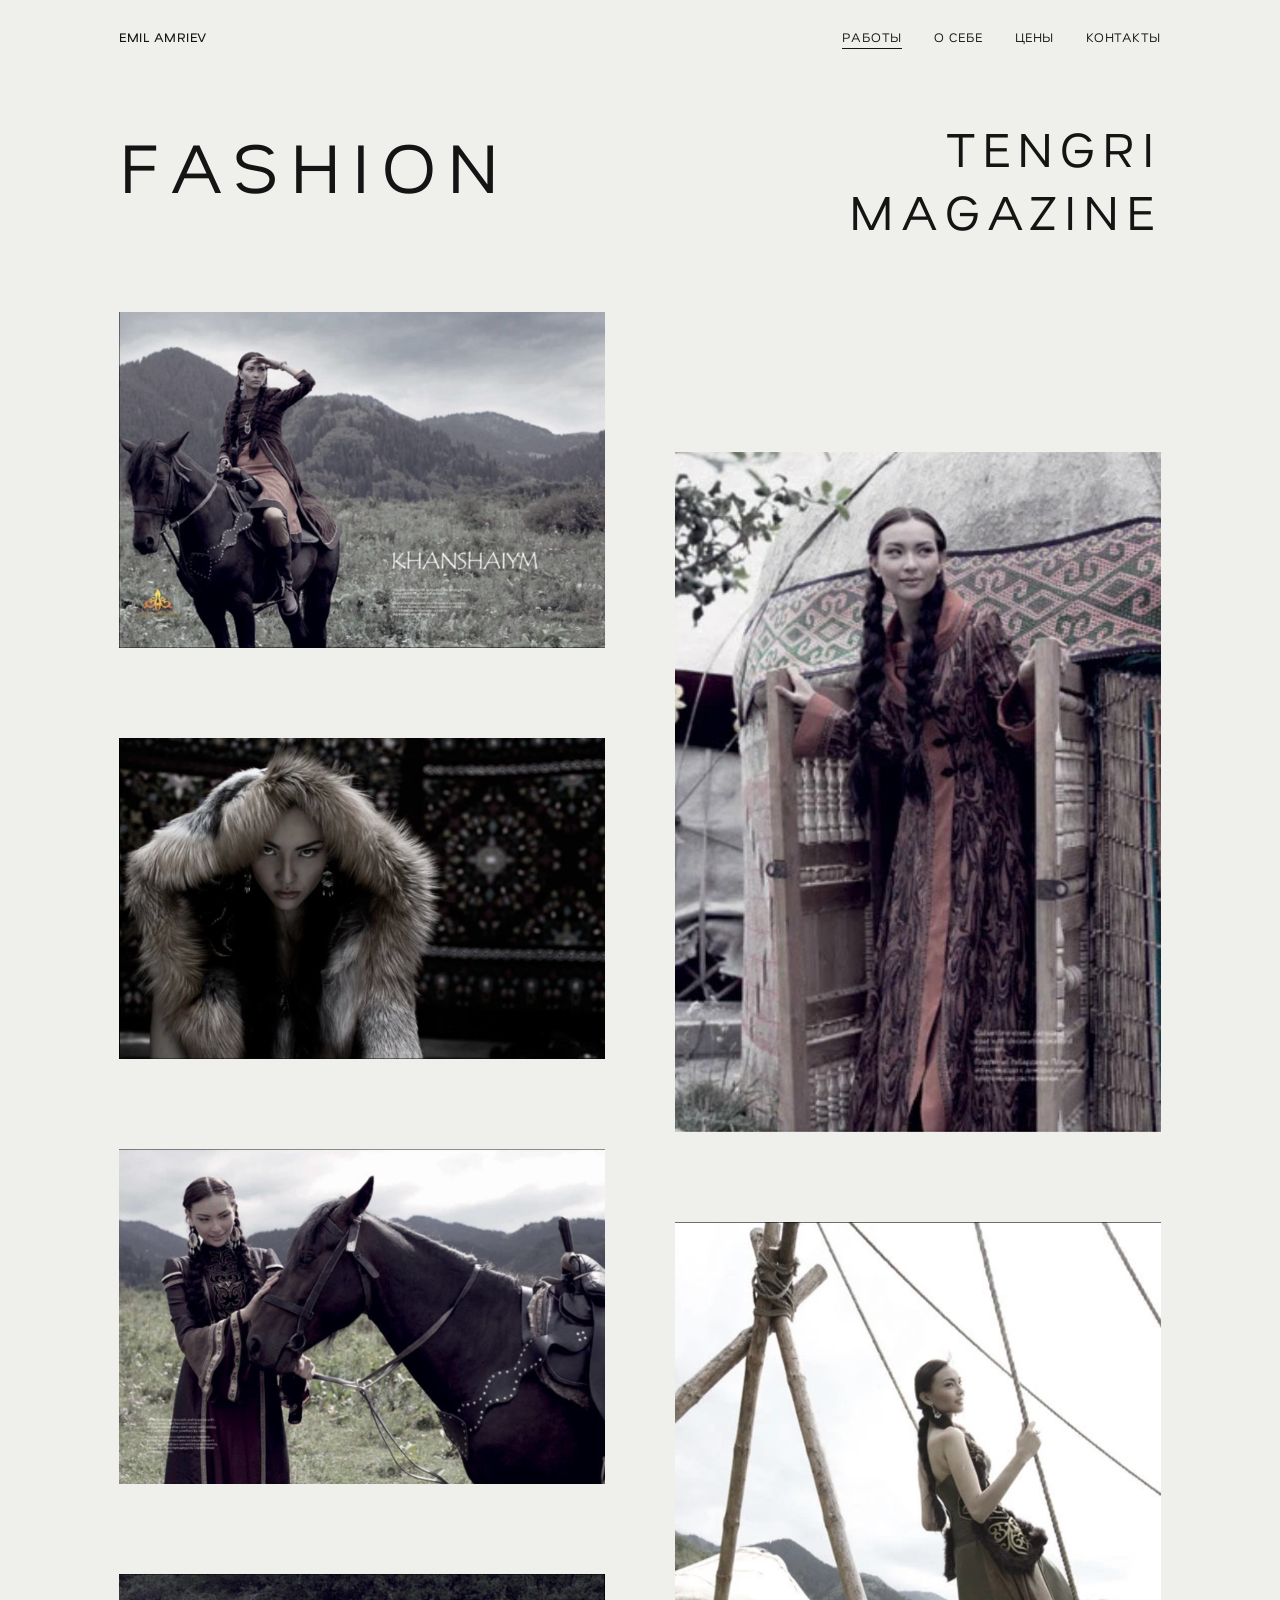
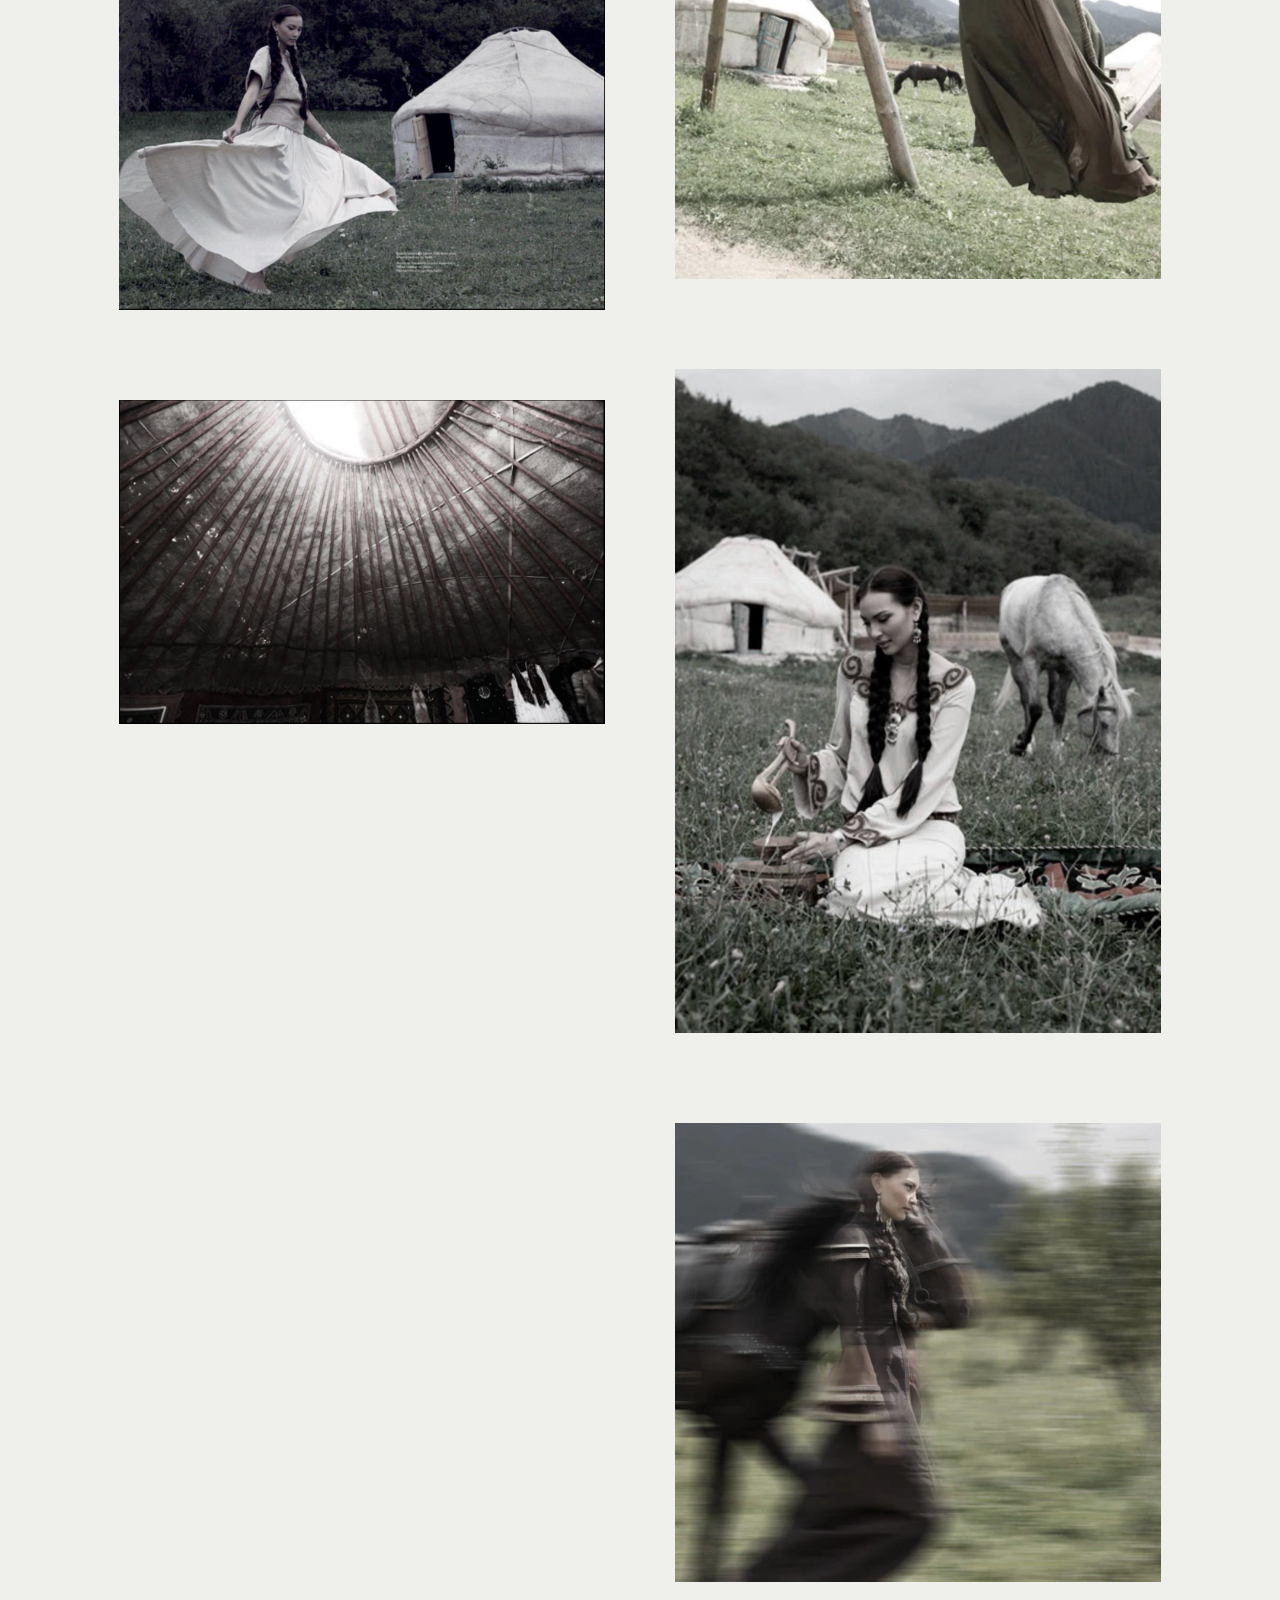
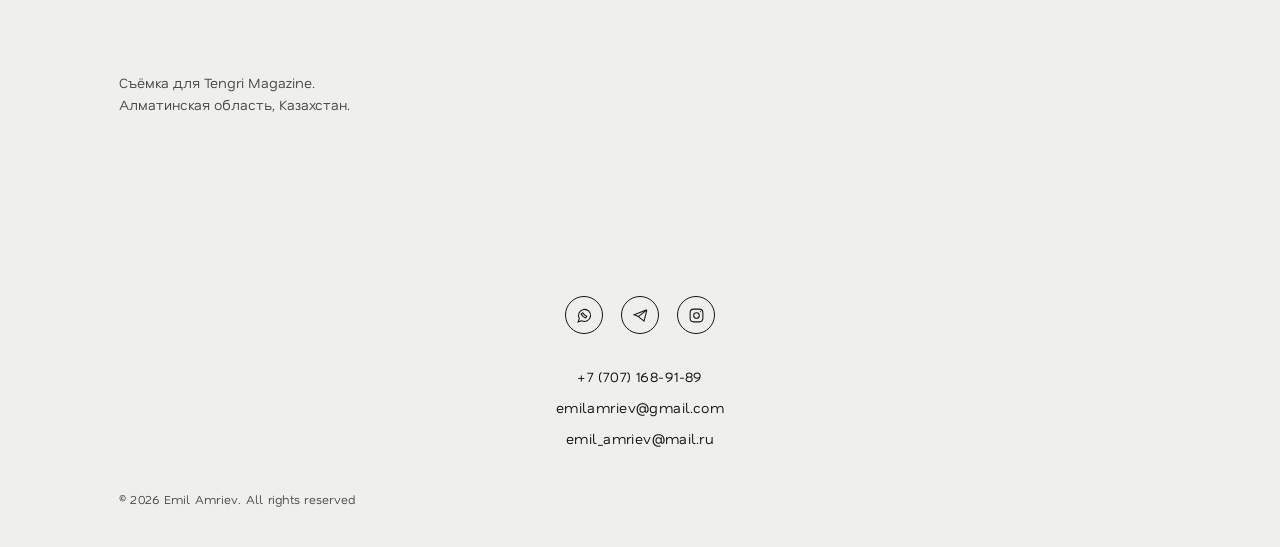
==== works.html @ 4cfa204b "first" ====
<!DOCTYPE html>
<html lang="ru">
<head>
<meta charset="UTF-8">
<meta name="viewport" content="width=device-width, initial-scale=1.0">
<title>Fashion — Tengri Magazine | Эмиль Амриев</title>
<meta name="description" content="Фэшн-съёмка для Tengri Magazine. Работы фотографа Эмиля Амриева.">
<link rel="stylesheet" href="styles.css">
</head>
<body>

<header class="site-header">
  <nav class="nav">
    <a href="index.html" class="nav__logo">EMIL AMRIEV</a>
    <ul class="nav__links">
      <li><a href="works.html">РАБОТЫ</a></li>
      <li><a href="about.html">О СЕБЕ</a></li>
      <li><a href="prices.html">ЦЕНЫ</a></li>
      <li><a href="contacts.html">КОНТАКТЫ</a></li>
    </ul>
    <button class="nav__toggle" aria-label="Открыть меню" aria-expanded="false">
      <span></span><span></span><span></span>
    </button>
  </nav>
</header>

<main>

  <section class="fashion-hero">
    <div class="fashion-hero__grid">
      <h1 class="fashion-hero__title">FASHION</h1>
      <p class="fashion-hero__project">TENGRI<br>MAGAZINE</p>
    </div>
  </section>

  <section class="masonry">
    <div class="masonry__col masonry__col--left">
      <figure class="masonry__item">
        <img src="images/fashion-1.jpg" alt="Девушка на лошади в горах. Khanshaiym" loading="lazy">
      </figure>
      <figure class="masonry__item">
        <img src="images/fashion-2.jpg" alt="Портрет девушки в меховой накидке" loading="lazy">
      </figure>
      <figure class="masonry__item">
        <img src="images/fashion-3.jpg" alt="Девушка с лошадью в национальном костюме" loading="lazy">
      </figure>
      <figure class="masonry__item">
        <img src="images/fashion-4.jpg" alt="Девушка в белом платье у юрты" loading="lazy">
      </figure>
      <figure class="masonry__item">
        <img src="images/fashion-5.jpg" alt="Купол юрты со светом изнутри" loading="lazy">
      </figure>
    </div>

    <div class="masonry__col masonry__col--right">
      <figure class="masonry__item">
        <img src="images/fashion-6.jpg" alt="Девушка у входа в юрту в этническом наряде" loading="lazy">
      </figure>
      <figure class="masonry__item">
        <img src="images/fashion-7.jpg" alt="Девушка на качелях на фоне гор" loading="lazy">
      </figure>
      <figure class="masonry__item">
        <img src="images/fashion-8.jpg" alt="Девушка сидит рядом с лошадью на поляне" loading="lazy">
      </figure>
      <figure class="masonry__item">
        <img src="images/fashion-9.jpg" alt="Девушка в движении на фоне зелени" loading="lazy">
      </figure>
    </div>
  </section>

  <p class="fashion-credit">Съёмка для Tengri Magazine.<br>Алматинская область, Казахстан.</p>

</main>

<footer class="site-footer">
  <div class="footer__social">
    <a href="#" aria-label="WhatsApp" target="_blank" rel="noopener">
      <svg viewBox="0 0 24 24" fill="none" stroke="currentColor" stroke-width="1.5"><path d="M3 21l1.65-4.95A8.5 8.5 0 1 1 8.05 19.4L3 21z"/><path d="M8.5 9.5c0-.5.5-1.5 1-1.5s1 1 1.5 2 1 1.5 2 2 1.5.5 2 1-.5 1.5-1 2-3-.5-4.5-2-2.5-3-2-3.5z"/></svg>
    </a>
    <a href="#" aria-label="Telegram" target="_blank" rel="noopener">
      <svg viewBox="0 0 24 24" fill="none" stroke="currentColor" stroke-width="1.5"><path d="M21 4L3 11l6 2.5M21 4L17 20l-8-6.5M21 4l-12 9.5"/></svg>
    </a>
    <a href="#" aria-label="Instagram" target="_blank" rel="noopener">
      <svg viewBox="0 0 24 24" fill="none" stroke="currentColor" stroke-width="1.5"><rect x="3" y="3" width="18" height="18" rx="5"/><circle cx="12" cy="12" r="4"/><circle cx="17.5" cy="6.5" r="0.8" fill="currentColor" stroke="none"/></svg>
    </a>
  </div>

  <div class="footer__contact">
    <p>+7 (707) 168-91-89</p>
    <p><a href="mailto:emilamriev@gmail.com">emilamriev@gmail.com</a></p>
    <p><a href="mailto:emil_amriev@mail.ru">emil_amriev@mail.ru</a></p>
  </div>

  <div class="wrap" style="padding:0;">
    <p class="footer__copy">© 2026 Emil Amriev. All rights reserved</p>
  </div>
</footer>

<script src="main.js"></script>
</body>
</html>
---- styles.css ----
/* ===========================================================
   EMIL AMRIEV — Photographer Portfolio
   Stylesheet
   =========================================================== */

@import url('https://fonts.googleapis.com/css2?family=Nata+Sans:ital,wght@0,100..900;1,100..900&display=swap');

/* -----------------------------------------------------------
   1. Design tokens
   ----------------------------------------------------------- */
:root {
  /* Colors */
  --color-bg:        #EFEFEC; /* main page background */
  --color-bg-band:   #E1E1DE; /* clients band background */
  --color-text:      #141414; /* near-black text */
  --color-text-soft: #4A4A48; /* secondary text */
  --color-border:    #141414; /* hairline borders on stat boxes */
  --color-white:     #FFFFFF;

  /* Type */
  --font-main: 'Nata Sans', 'Helvetica Neue', Arial, sans-serif;

  /* Layout */
  --container-max: 1440px;
  --gutter-desktop: 119px;
  --gutter-tablet: 48px;
  --gutter-mobile: 20px;

  /* Carousel */
  --carousel-gap: 46px;
  --carousel-speed: 42s;
}

/* -----------------------------------------------------------
   2. Reset
   ----------------------------------------------------------- */
*, *::before, *::after { box-sizing: border-box; }

html, body {
  margin: 0;
  padding: 0;
}

body {
  font-family: var(--font-main);
  background: var(--color-bg);
  color: var(--color-text);
  -webkit-font-smoothing: antialiased;
  -moz-osx-font-smoothing: grayscale;
  overflow-x: hidden;
}

img { max-width: 100%; display: block; }

a { color: inherit; text-decoration: none; }

ul, ol { margin: 0; padding: 0; list-style: none; }

button {
  font-family: inherit;
  cursor: pointer;
}

h1, h2, h3, p, figure, figcaption { margin: 0; }

/* Visible keyboard focus */
a:focus-visible,
button:focus-visible {
  outline: 2px solid var(--color-text);
  outline-offset: 3px;
}

@media (prefers-reduced-motion: reduce) {
  * { animation-duration: 0.001ms !important; animation-iteration-count: 1 !important; transition-duration: 0.001ms !important; }
}

/* -----------------------------------------------------------
   3. Layout helpers
   ----------------------------------------------------------- */
.wrap {
  max-width: var(--container-max);
  margin: 0 auto;
  padding: 0 var(--gutter-desktop);
}

@media (max-width: 1100px) {
  .wrap { padding: 0 var(--gutter-tablet); }
}

@media (max-width: 600px) {
  .wrap { padding: 0 var(--gutter-mobile); }
}

.section { position: relative; }

/* -----------------------------------------------------------
   4. Header / Navigation
   ----------------------------------------------------------- */
.site-header {
  position: relative;
  z-index: 50;
}

.nav {
  display: flex;
  align-items: center;
  justify-content: space-between;
  padding: 28px var(--gutter-desktop) 0;
  max-width: var(--container-max);
  margin-left: auto;
  margin-right: auto;
}

@media (max-width: 1100px) {
  .nav { padding: 24px var(--gutter-tablet) 0; }
}

@media (max-width: 600px) {
  .nav { padding: 20px var(--gutter-mobile) 0; }
}

.nav__logo {
  font-size: 13px;
  letter-spacing: 0.04em;
  font-weight: 500;
  white-space: nowrap;
}

.nav__links {
  display: flex;
  gap: 32px;
  font-size: 13px;
  letter-spacing: 0.04em;
}

.nav__links a {
  position: relative;
  padding-bottom: 4px;
}

.nav__links a::after {
  content: '';
  position: absolute;
  left: 0; right: 100%;
  bottom: 0;
  height: 1px;
  background: currentColor;
  transition: right 0.25s ease;
}

.nav__links a:hover::after,
.nav__links a.is-active::after {
  right: 0;
}

.nav__toggle {
  display: none;
  background: none;
  border: none;
  padding: 4px;
  flex-direction: column;
  gap: 5px;
}

.nav__toggle span {
  display: block;
  width: 24px;
  height: 1.5px;
  background: var(--color-text);
  transition: transform 0.25s ease, opacity 0.25s ease;
}

.nav__toggle.is-open span:nth-child(1) { transform: translateY(6.5px) rotate(45deg); }
.nav__toggle.is-open span:nth-child(2) { opacity: 0; }
.nav__toggle.is-open span:nth-child(3) { transform: translateY(-6.5px) rotate(-45deg); }

@media (max-width: 1100px) {
  .nav__links {
    position: fixed;
    inset: 0;
    z-index: 100;
    background: var(--color-bg);
    flex-direction: column;
    align-items: center;
    justify-content: center;
    gap: 40px;
    font-size: 20px;
    transform: translateY(-100%);
    transition: transform 0.35s ease;
  }
  .nav__links.is-open { transform: translateY(0); }
  .nav__toggle { display: flex; z-index: 110; }
}

/* -----------------------------------------------------------
   5. Hero
   ----------------------------------------------------------- */
.hero {
  padding-top: 72px;
}

@media (max-width: 600px) {
  .hero { padding-top: 48px; }
}

.hero__top {
  display: flex;
  align-items: baseline;
  justify-content: space-between;
  gap: 24px;
  padding: 0 var(--gutter-desktop);
  margin-bottom: 60px;
  max-width: var(--container-max);
  margin-left: auto;
  margin-right: auto;
}

@media (max-width: 1100px) {
  .hero__top { padding: 0 var(--gutter-tablet); margin-bottom: 40px; }
}

@media (max-width: 900px) {
  .hero__top {
    flex-direction: column;
    align-items: flex-start;
    gap: 10px;
  }
}

@media (max-width: 600px) {
  .hero__top {
    padding: 0 var(--gutter-mobile);
    flex-direction: column;
    align-items: flex-start;
    gap: 8px;
    margin-bottom: 32px;
  }
}

.hero__title {
  font-size: clamp(40px, 6vw, 72px);
  font-weight: 400;
  letter-spacing: 0.16em;
  line-height: 1.05;
  white-space: nowrap;
}

@media (max-width: 600px) {
  .hero__title {
    font-size: 48px;
    letter-spacing: 0.1em;
    white-space: normal;
  }
}

.hero__subtitle {
  font-size: 13px;
  letter-spacing: 0.02em;
  color: var(--color-text);
  white-space: nowrap;
  flex-shrink: 0;
}

/* -----------------------------------------------------------
   6. Carousel (Home page hero images)
   ----------------------------------------------------------- */
.carousel {
  position: relative;
  width: 100%;
  overflow: hidden;
  padding: 8px 0 0;
  height: 562px; /* reserves space for the tallest (hovered) state + caption, so growth never shifts content below */
  margin-bottom: 60px;
}

.carousel__track {
  display: flex;
  align-items: flex-start;
  gap: var(--carousel-gap);
  width: max-content;
  will-change: transform;
  animation: carousel-scroll var(--carousel-speed) linear infinite;
}

.carousel__track.is-paused {
  animation-play-state: paused;
}

@keyframes carousel-scroll {
  from { transform: translateX(0); }
  to   { transform: translateX(calc(-1 * var(--carousel-set-width, 0px) - var(--carousel-gap))); }
}

.carousel__item {
  position: relative;
  flex: 0 0 auto;
  width: 263px;
  height: 357px;
  cursor: pointer;
  transform-origin: top center;
  transition: width 0.4s cubic-bezier(0.22, 1, 0.36, 1),
              height 0.4s cubic-bezier(0.22, 1, 0.36, 1);
}

.carousel__item__media {
  width: 100%;
  height: 100%;
  overflow: hidden;
}

.carousel__item img {
  width: 100%;
  height: 100%;
  object-fit: cover;
  display: block;
}

.carousel__caption {
  position: absolute;
  left: 0;
  top: 100%;
  width: 100%;
  padding-top: 14px;
  font-size: 13px;
  line-height: 1.5;
  color: var(--color-text);
  opacity: 0;
  transition: opacity 0.3s ease 0.1s;
  pointer-events: none;
  white-space: nowrap;
}

.carousel__item.is-hovered {
  width: 386px;
  height: 488px;
  z-index: 5;
}

.carousel__item.is-hovered .carousel__caption {
  opacity: 1;
}

/* Touch devices: tapping a photo plays the same role hover plays on
   desktop — it grows the photo and reveals its caption. */
@media (hover: none) {
  .carousel__item.is-tapped {
    width: 386px;
    height: 488px;
    z-index: 5;
  }
  .carousel__item.is-tapped .carousel__caption {
    opacity: 1;
  }
  .carousel__caption { white-space: normal; }
}

@media (max-width: 600px) {
  .carousel {
    padding: 4px 0 0;
    height: 460px;
    margin-bottom: 40px;
  }
  .carousel__track { gap: 16px; }
  .carousel__item {
    width: 200px;
    height: 271px;
  }
  .carousel__item.is-tapped {
    width: 280px;
    height: 379px;
  }
  .carousel__caption {
    font-size: 12px;
    white-space: normal;
  }
}

/* -----------------------------------------------------------
   7. Intro statement
   ----------------------------------------------------------- */
.statement {
  padding: 40px var(--gutter-desktop) 90px;
  text-align: center;
  max-width: var(--container-max);
  margin-left: auto;
  margin-right: auto;
}

@media (max-width: 1100px) {
  .statement { padding: 32px var(--gutter-tablet) 70px; }
}

@media (max-width: 600px) {
  .statement { padding: 8px var(--gutter-mobile) 56px; text-align: left; }
}

.statement p {
  font-size: 16px;
  letter-spacing: 0.05em;
  max-width: 620px;
  margin: 0 auto;
}

@media (max-width: 600px) {
  .statement p {
    margin: 0;
    font-size: 19px;
    letter-spacing: 0.01em;
    line-height: 1.4;
    max-width: 100%;
  }
}

/* -----------------------------------------------------------
   8. Services grid
   ----------------------------------------------------------- */
.services {
  padding: 0 var(--gutter-desktop) 70px;
  max-width: var(--container-max);
  margin-left: auto;
  margin-right: auto;
}

@media (max-width: 1100px) {
  .services { padding: 0 var(--gutter-tablet) 60px; }
}

@media (max-width: 600px) {
  .services { padding: 0 var(--gutter-mobile) 48px; }
}

.section-label {
  font-size: 14px;
  letter-spacing: 0.05em;
  margin-bottom: 32px;
}

@media (max-width: 600px) {
  .section-label { font-size: 16px; margin-bottom: 24px; }
}

.services__grid {
  display: grid;
  grid-template-columns: repeat(4, 1fr);
  gap: 50px 50px;
}

@media (max-width: 1100px) {
  .services__grid { grid-template-columns: repeat(3, 1fr); gap: 36px 28px; }
}

@media (max-width: 600px) {
  .services__grid { grid-template-columns: repeat(2, 1fr); gap: 28px 16px; }
}

.service-card {
  display: block;
  aspect-ratio: 1 / 1;
}

.service-card__media {
  width: 100%;
  aspect-ratio: 1 / 1;
  overflow: hidden;
  margin-bottom: 14px;
}

.service-card__media img {
  width: 100%;
  height: 100%;
  object-fit: cover;
  transition: transform 0.6s cubic-bezier(0.22, 1, 0.36, 1);
}

.service-card:hover .service-card__media img {
  transform: scale(1.06);
}

.service-card__label {
  font-size: 13px;
  letter-spacing: 0.04em;
  text-align: center;
}

@media (max-width: 600px) {
  .service-card__label { font-size: 12px; }
}

.services__cta {
  display: flex;
  justify-content: center;
  margin-top: 56px;
}

@media (max-width: 600px) {
  .services__cta { margin-top: 40px; }
}

.btn-pill {
  display: inline-flex;
  align-items: center;
  justify-content: center;
  background: var(--color-text);
  color: var(--color-bg);
  border: none;
  border-radius: 999px;
  padding: 18px 38px;
  font-size: 13px;
  letter-spacing: 0.06em;
  transition: background 0.25s ease, transform 0.25s ease;
}

.btn-pill:hover {
  background: #2c2c2a;
  transform: translateY(-1px);
}

/* -----------------------------------------------------------
   9. About section
   ----------------------------------------------------------- */
.about {
  padding: 0 var(--gutter-desktop) 90px;
  max-width: var(--container-max);
  margin-left: auto;
  margin-right: auto;
}

@media (max-width: 1100px) {
  .about { padding: 0 var(--gutter-tablet) 70px; }
}

@media (max-width: 600px) {
  .about { padding: 0 var(--gutter-mobile) 56px; }
}

.about__layout {
  display: grid;
  grid-template-columns: 358px 1fr;
  gap: 50px;
  margin-bottom: 32px;
}

@media (max-width: 1100px) {
  .about__layout { grid-template-columns: 300px 1fr; gap: 32px; }
}

@media (max-width: 600px) {
  .about__layout { grid-template-columns: 1fr; gap: 0; }
}

.about__photo {
  width: 100%;
  aspect-ratio: 1 / 1;
  overflow: hidden;
}

.about__photo img {
  width: 100%;
  height: 100%;
  object-fit: cover;
}

@media (max-width: 600px) {
  .about__photo { margin-bottom: 28px; }
}

.about__stats {
  display: grid;
  grid-template-columns: 1fr 1fr;
  gap: 16px;
}

@media (max-width: 600px) {
  .about__stats { grid-template-columns: 1fr; }
}

.stat-box {
  border: 1px solid var(--color-border);
  display: flex;
  align-items: center;
  justify-content: center;
  text-align: center;
  padding: 28px 20px;
  font-size: 14px;
  letter-spacing: 0.03em;
  line-height: 1.5;
}

@media (max-width: 600px) {
  .stat-box { font-size: 14px; padding: 24px 16px; }
}

.about__copy {
  font-size: 17px;
  letter-spacing: 0.02em;
  line-height: 1.5;
  max-width: 640px;
}

@media (max-width: 600px) {
  .about__copy { font-size: 19px; line-height: 1.4; }
}

/* -----------------------------------------------------------
   10. Clients band
   ----------------------------------------------------------- */
.clients-heading {
  max-width: var(--container-max);
  margin: 0 auto;
  padding: 0 var(--gutter-desktop) 32px;
}

@media (max-width: 1100px) {
  .clients-heading { padding: 0 var(--gutter-tablet) 24px; }
}

@media (max-width: 600px) {
  .clients-heading { padding: 0 var(--gutter-mobile) 24px; }
}

.clients {
  background: var(--color-bg-band);
  padding: 50px var(--gutter-desktop);
}

@media (max-width: 1100px) {
  .clients { padding: 40px var(--gutter-tablet); }
}

@media (max-width: 600px) {
  .clients { padding: 32px var(--gutter-mobile); }
}

.clients__grid {
  display: grid;
  grid-template-columns: repeat(5, 1fr);
  gap: 40px 24px;
  align-items: center;
}

@media (max-width: 1100px) {
  .clients__grid { grid-template-columns: repeat(4, 1fr); }
}

@media (max-width: 600px) {
  .clients__grid { grid-template-columns: repeat(3, 1fr); gap: 28px 12px; }
}

.client-logo {
  display: flex;
  align-items: center;
  justify-content: center;
  height: 48px;
  font-size: 14px;
  letter-spacing: 0.04em;
  color: var(--color-text-soft);
  border: 1px dashed transparent;
  text-align: center;
}

/* -----------------------------------------------------------
   11. Footer
   ----------------------------------------------------------- */
.site-footer {
  padding: 90px var(--gutter-desktop) 40px;
  text-align: center;
  max-width: var(--container-max);
  margin-left: auto;
  margin-right: auto;
}

@media (max-width: 1100px) {
  .site-footer { padding: 70px var(--gutter-tablet) 32px; }
}

@media (max-width: 600px) {
  .site-footer { padding: 56px var(--gutter-mobile) 28px; }
}

.footer__social {
  display: flex;
  justify-content: center;
  gap: 18px;
  margin-bottom: 28px;
}

.footer__social a {
  width: 38px;
  height: 38px;
  border: 1px solid var(--color-text);
  border-radius: 50%;
  display: flex;
  align-items: center;
  justify-content: center;
  transition: background 0.2s ease, color 0.2s ease;
}

.footer__social a:hover {
  background: var(--color-text);
  color: var(--color-bg);
}

.footer__social svg { width: 17px; height: 17px; }

.footer__contact {
  font-size: 14px;
  letter-spacing: 0.03em;
  line-height: 2.2;
  margin-bottom: 36px;
}

.footer__contact a:hover { text-decoration: underline; }

.footer__copy {
  font-size: 12px;
  letter-spacing: 0.02em;
  color: var(--color-text-soft);
  text-align: left;
}

@media (max-width: 600px) {
  .footer__copy { text-align: center; }
}

/* -----------------------------------------------------------
   12. Fashion page — masonry showcase
   ----------------------------------------------------------- */
.fashion-hero {
  padding: 72px var(--gutter-desktop) 70px;
  max-width: var(--container-max);
  margin-left: auto;
  margin-right: auto;
}

@media (max-width: 1100px) {
  .fashion-hero { padding: 60px var(--gutter-tablet) 50px; }
}

@media (max-width: 600px) {
  .fashion-hero { padding: 48px var(--gutter-mobile) 36px; }
}

.fashion-hero__grid {
  display: flex;
  align-items: flex-start;
  justify-content: space-between;
  gap: 24px;
}

.fashion-hero__title {
  font-size: clamp(40px, 6vw, 72px);
  letter-spacing: 0.16em;
  font-weight: 400;
}

.fashion-hero__project {
  font-size: clamp(28px, 4.2vw, 50px);
  letter-spacing: 0.14em;
  font-weight: 400;
  text-align: right;
  line-height: 1.25;
}

@media (max-width: 700px) {
  .fashion-hero__grid { flex-direction: column; gap: 12px; }
  .fashion-hero__project { text-align: left; }
}

.masonry {
  display: grid;
  grid-template-columns: 1fr 1fr;
  column-gap: 70px;
  padding: 0 var(--gutter-desktop) 90px;
  max-width: var(--container-max);
  margin-left: auto;
  margin-right: auto;
}

@media (max-width: 1100px) {
  .masonry { column-gap: 36px; padding: 0 var(--gutter-tablet) 70px; }
}

@media (max-width: 600px) {
  .masonry { column-gap: 14px; padding: 0 var(--gutter-mobile) 56px; }
}

.masonry__col {
  display: flex;
  flex-direction: column;
  gap: 90px;
}

@media (max-width: 600px) {
  .masonry__col { gap: 40px; }
}

.masonry__col--right {
  padding-top: 140px;
}

@media (max-width: 900px) {
  .masonry__col--right { padding-top: 90px; }
}

@media (max-width: 600px) {
  .masonry__col--right { padding-top: 64px; }
}

.masonry__item {
  width: 100%;
  overflow: hidden;
}

.masonry__item img {
  width: 100%;
  height: auto;
  display: block;
  transition: transform 0.6s cubic-bezier(0.22, 1, 0.36, 1);
}

.masonry__item:hover img {
  transform: scale(1.04);
}

.fashion-credit {
  padding: 0 var(--gutter-desktop) 90px;
  font-size: 14px;
  line-height: 1.6;
  color: var(--color-text-soft);
  max-width: var(--container-max);
  margin-left: auto;
  margin-right: auto;
}

@media (max-width: 600px) {
  .fashion-credit { padding: 0 var(--gutter-mobile) 56px; }
}
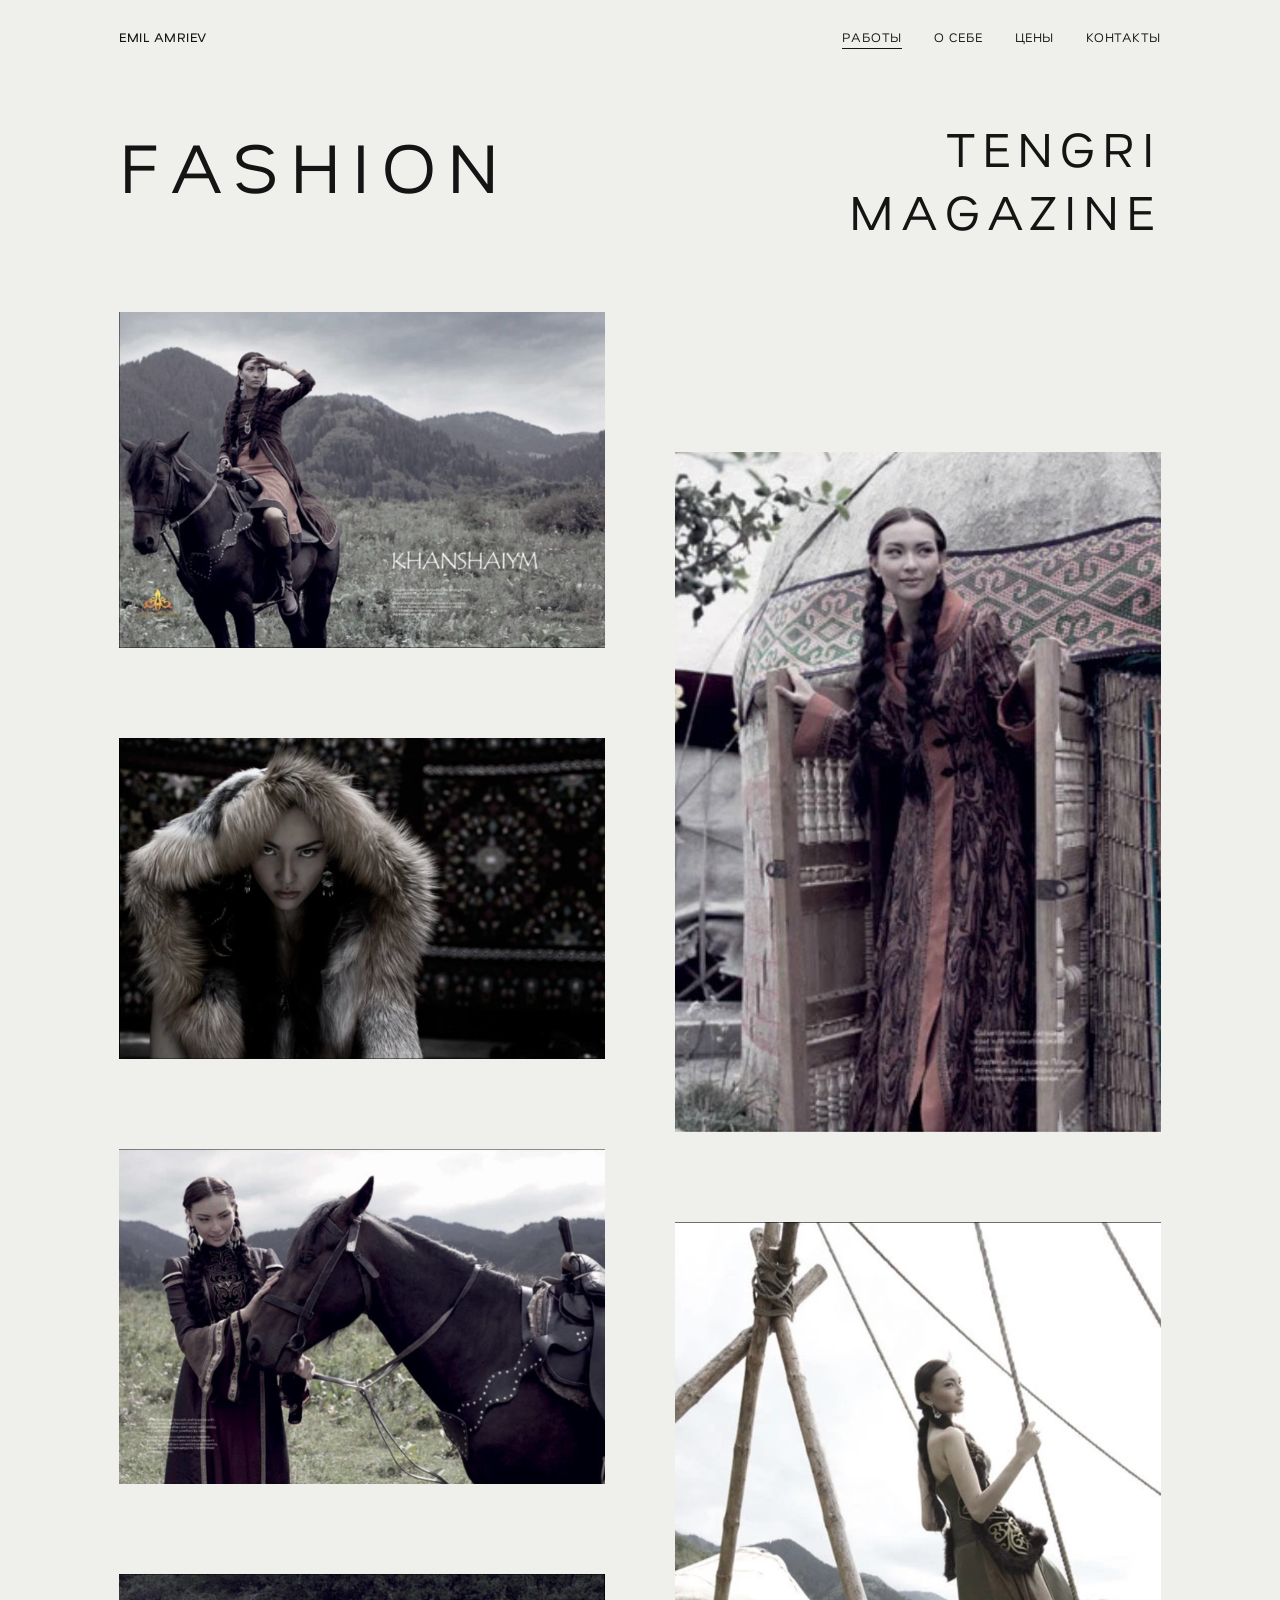
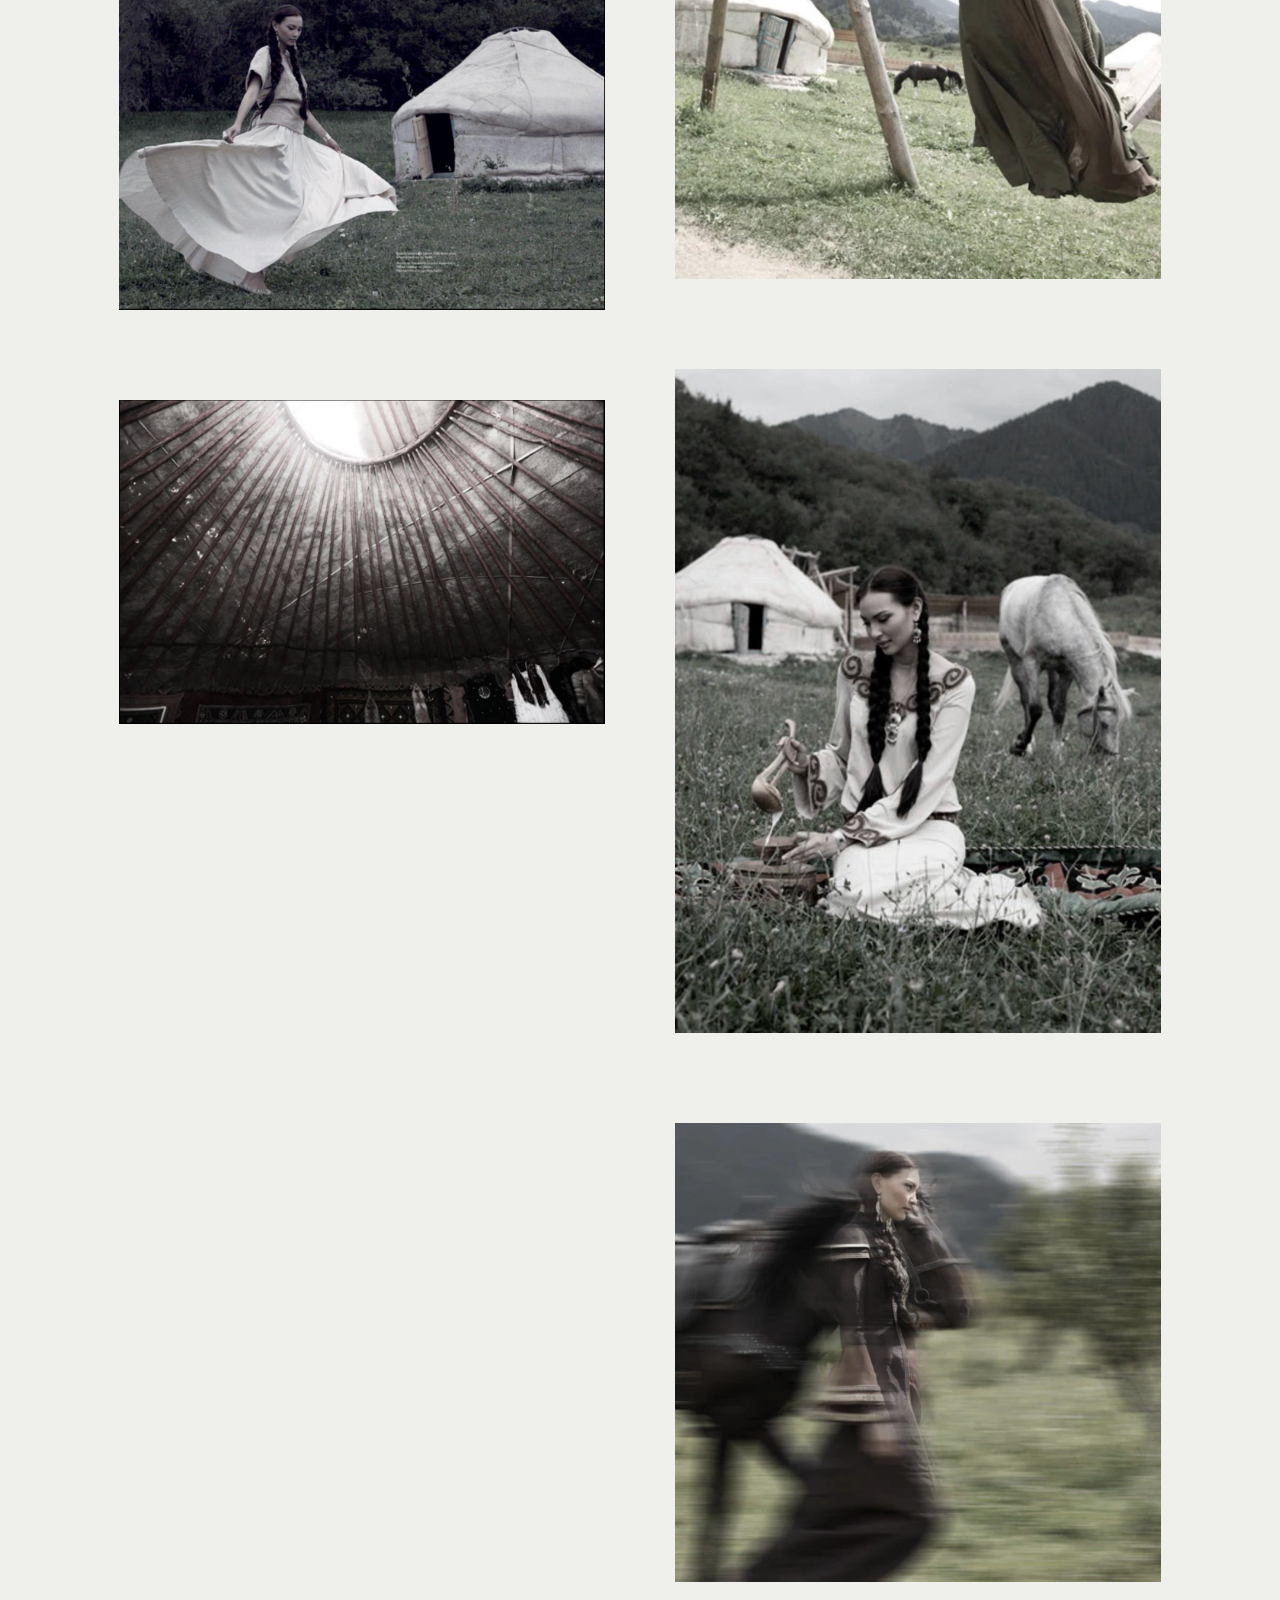
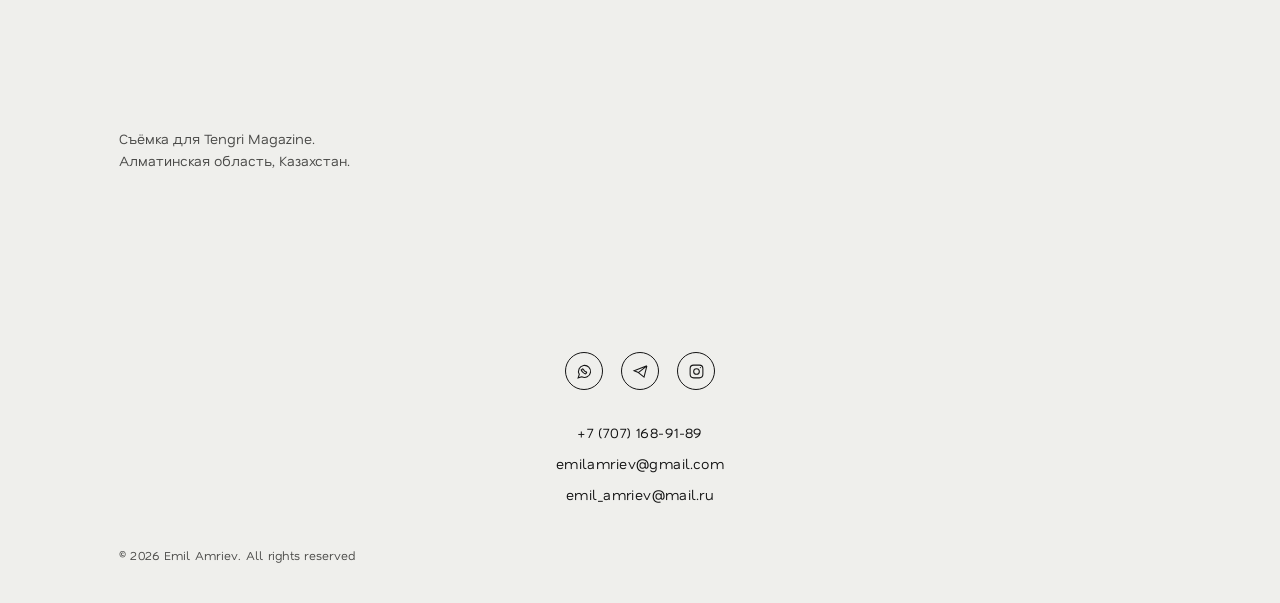
==== commit b1550a3a: "fixback" ====
--- a/works.html
+++ b/works.html
@@ -36,7 +36,7 @@
   <section class="masonry">
     <div class="masonry__col masonry__col--left">
       <figure class="masonry__item">
-        <img src="images/fashion-1.jpg" alt="Девушка на лошади в горах. Khanshaiym" loading="lazy">
+        <img src="images/fashion-1.jpg" alt="Девушка на лошади в горах. Khanshaiym" loading="eager">
       </figure>
       <figure class="masonry__item">
         <img src="images/fashion-2.jpg" alt="Портрет девушки в меховой накидке" loading="lazy">
@@ -54,7 +54,7 @@
 
     <div class="masonry__col masonry__col--right">
       <figure class="masonry__item">
-        <img src="images/fashion-6.jpg" alt="Девушка у входа в юрту в этническом наряде" loading="lazy">
+        <img src="images/fashion-6.jpg" alt="Девушка у входа в юрту в этническом наряде" loading="eager">
       </figure>
       <figure class="masonry__item">
         <img src="images/fashion-7.jpg" alt="Девушка на качелях на фоне гор" loading="lazy">
@@ -74,13 +74,13 @@
 
 <footer class="site-footer">
   <div class="footer__social">
-    <a href="#" aria-label="WhatsApp" target="_blank" rel="noopener">
+    <a href="https://wa.me/77071689189" aria-label="WhatsApp" target="_blank" rel="noopener">
       <svg viewBox="0 0 24 24" fill="none" stroke="currentColor" stroke-width="1.5"><path d="M3 21l1.65-4.95A8.5 8.5 0 1 1 8.05 19.4L3 21z"/><path d="M8.5 9.5c0-.5.5-1.5 1-1.5s1 1 1.5 2 1 1.5 2 2 1.5.5 2 1-.5 1.5-1 2-3-.5-4.5-2-2.5-3-2-3.5z"/></svg>
     </a>
-    <a href="#" aria-label="Telegram" target="_blank" rel="noopener">
+    <a href="https://t.me/emilamriev" aria-label="Telegram" target="_blank" rel="noopener">
       <svg viewBox="0 0 24 24" fill="none" stroke="currentColor" stroke-width="1.5"><path d="M21 4L3 11l6 2.5M21 4L17 20l-8-6.5M21 4l-12 9.5"/></svg>
     </a>
-    <a href="#" aria-label="Instagram" target="_blank" rel="noopener">
+    <a href="https://instagram.com" aria-label="Instagram" target="_blank" rel="noopener">
       <svg viewBox="0 0 24 24" fill="none" stroke="currentColor" stroke-width="1.5"><rect x="3" y="3" width="18" height="18" rx="5"/><circle cx="12" cy="12" r="4"/><circle cx="17.5" cy="6.5" r="0.8" fill="currentColor" stroke="none"/></svg>
     </a>
   </div>
@@ -98,4 +98,4 @@
 
 <script src="main.js"></script>
 </body>
-</html>
+</html>
--- a/styles.css
+++ b/styles.css
@@ -455,7 +455,6 @@
 
 .service-card {
   display: block;
-  aspect-ratio: 1 / 1;
 }
 
 .service-card__media {
@@ -723,8 +722,9 @@
 }
 
 /* -----------------------------------------------------------
-   12. Fashion page — masonry showcase
-   ----------------------------------------------------------- */
+   12. Fashion page — static masonry gallery
+   ----------------------------------------------------------- */
+
 .fashion-hero {
   padding: 72px var(--gutter-desktop) 70px;
   max-width: var(--container-max);
@@ -769,6 +769,7 @@
 .masonry {
   display: grid;
   grid-template-columns: 1fr 1fr;
+  align-items: start;
   column-gap: 70px;
   padding: 0 var(--gutter-desktop) 90px;
   max-width: var(--container-max);
@@ -823,7 +824,7 @@
 }
 
 .fashion-credit {
-  padding: 0 var(--gutter-desktop) 90px;
+  padding: 56px var(--gutter-desktop) 90px;
   font-size: 14px;
   line-height: 1.6;
   color: var(--color-text-soft);
@@ -833,5 +834,5 @@
 }
 
 @media (max-width: 600px) {
-  .fashion-credit { padding: 0 var(--gutter-mobile) 56px; }
+  .fashion-credit { padding: 40px var(--gutter-mobile) 56px; }
 }
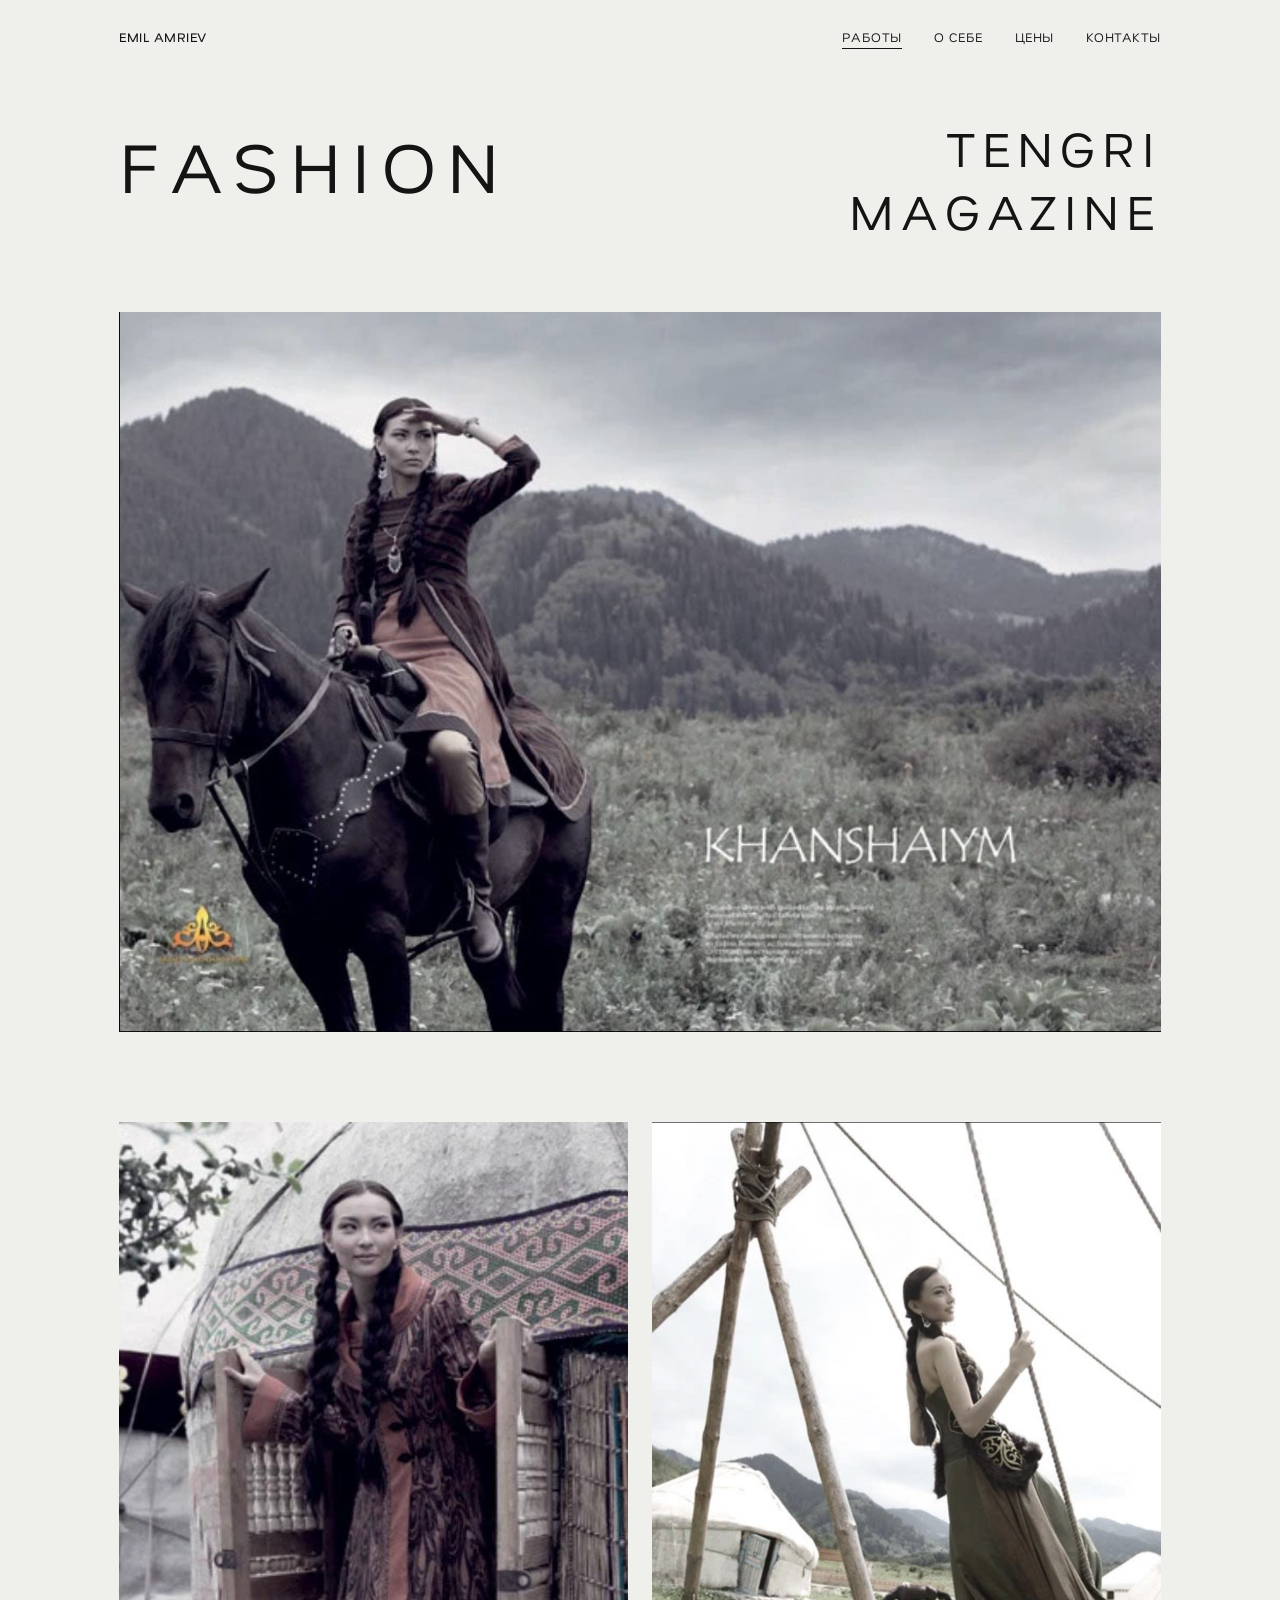
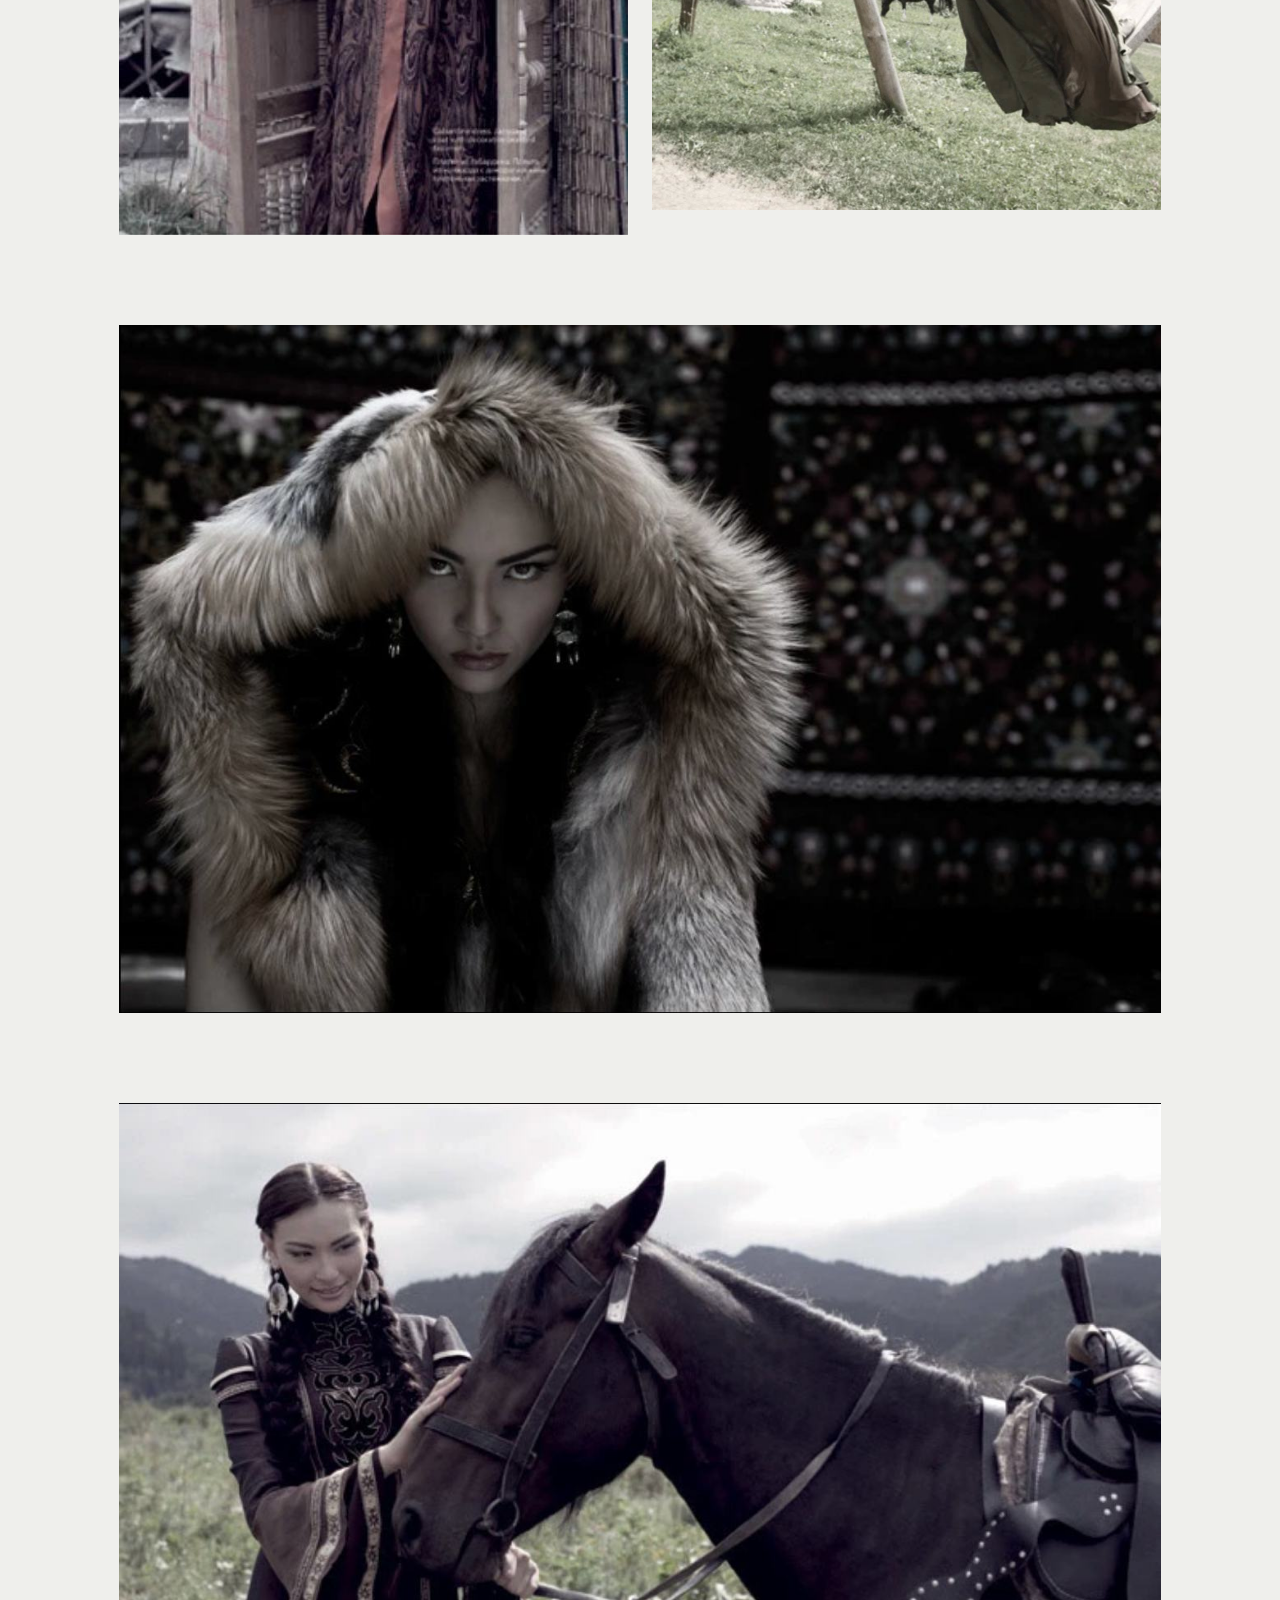
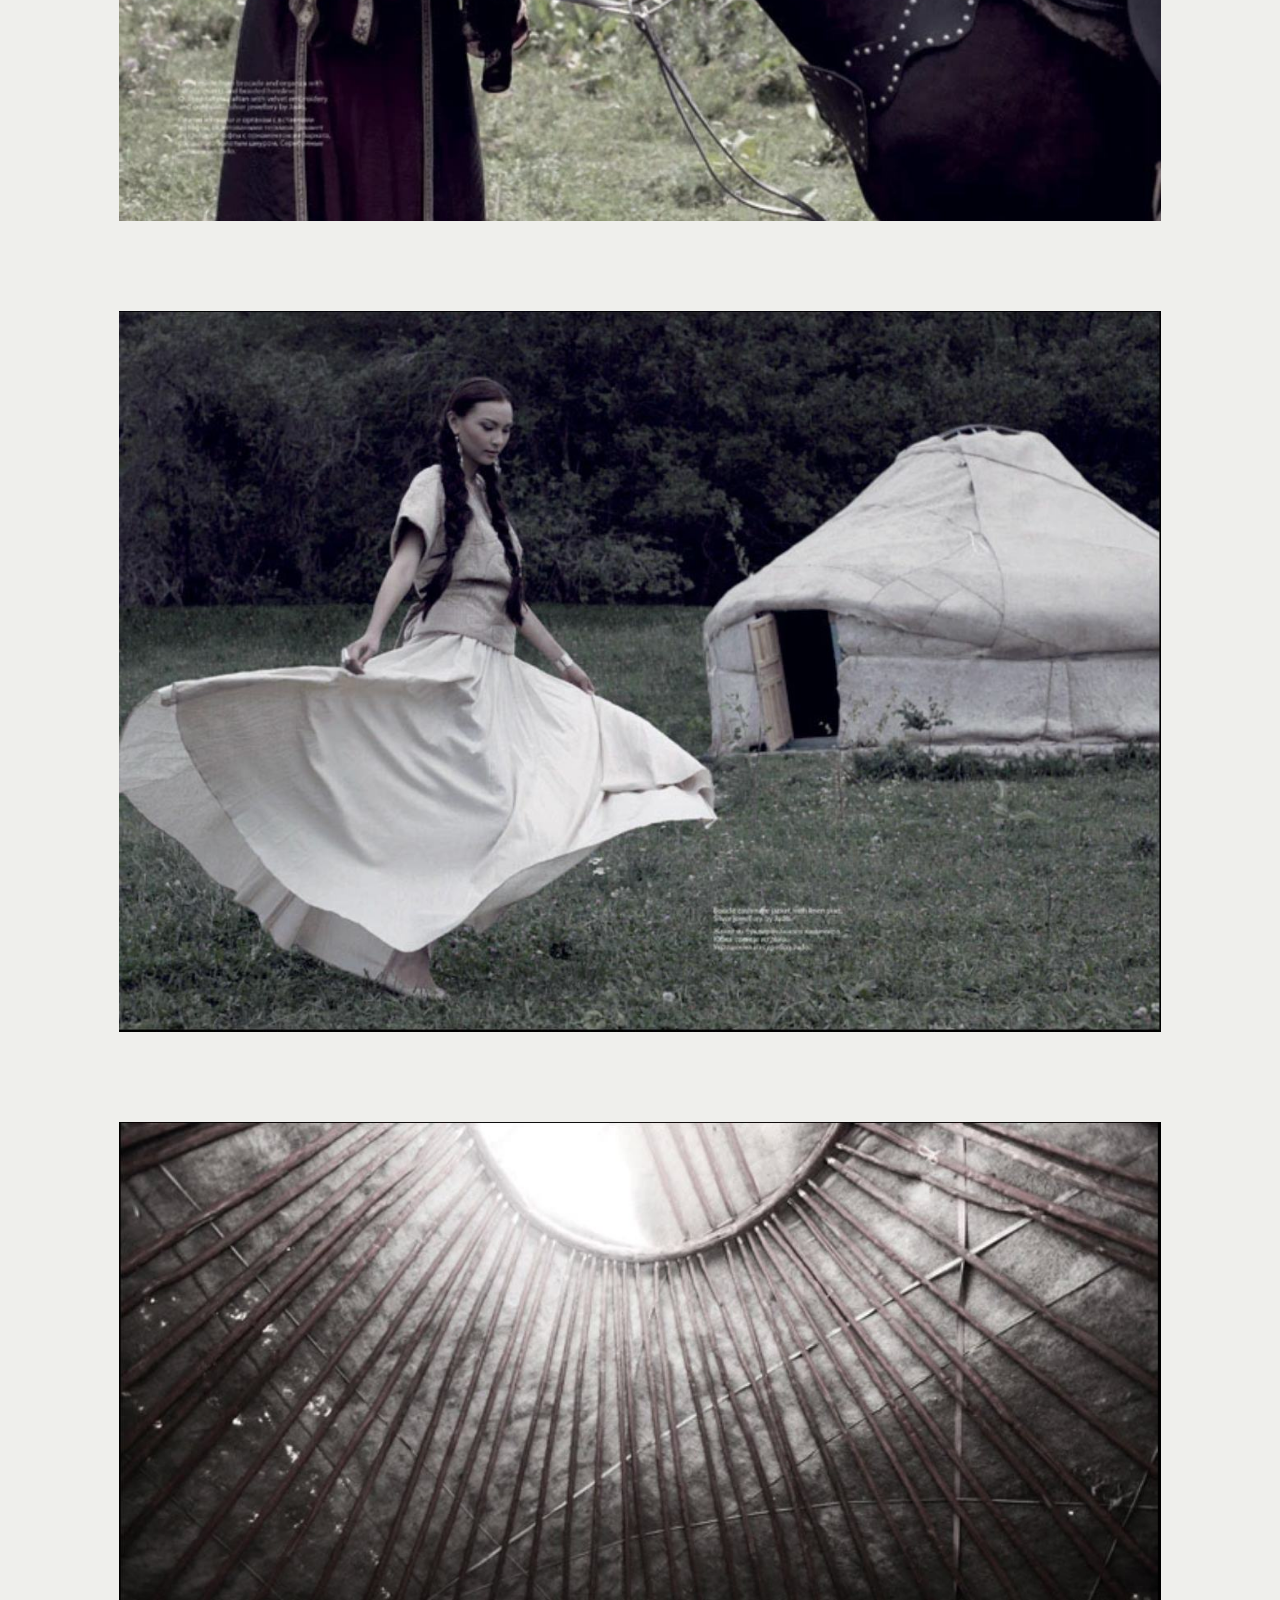
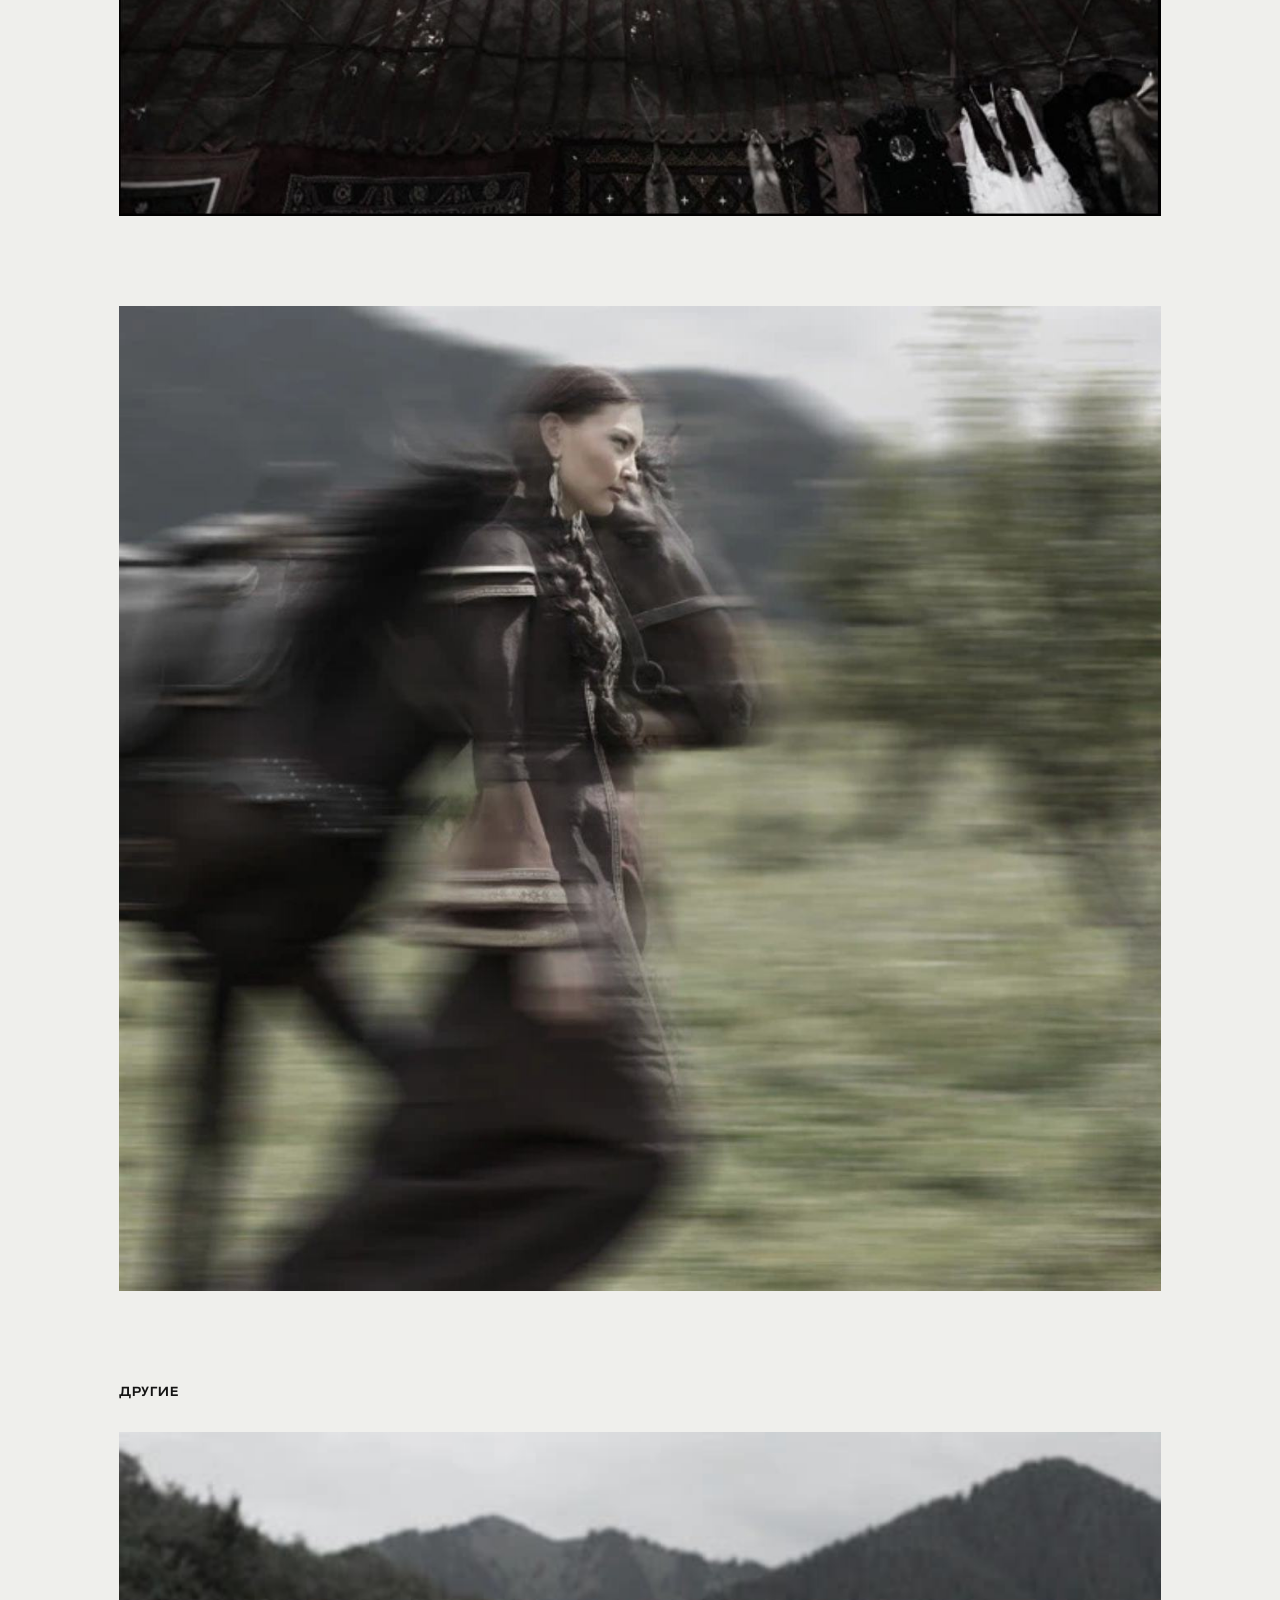
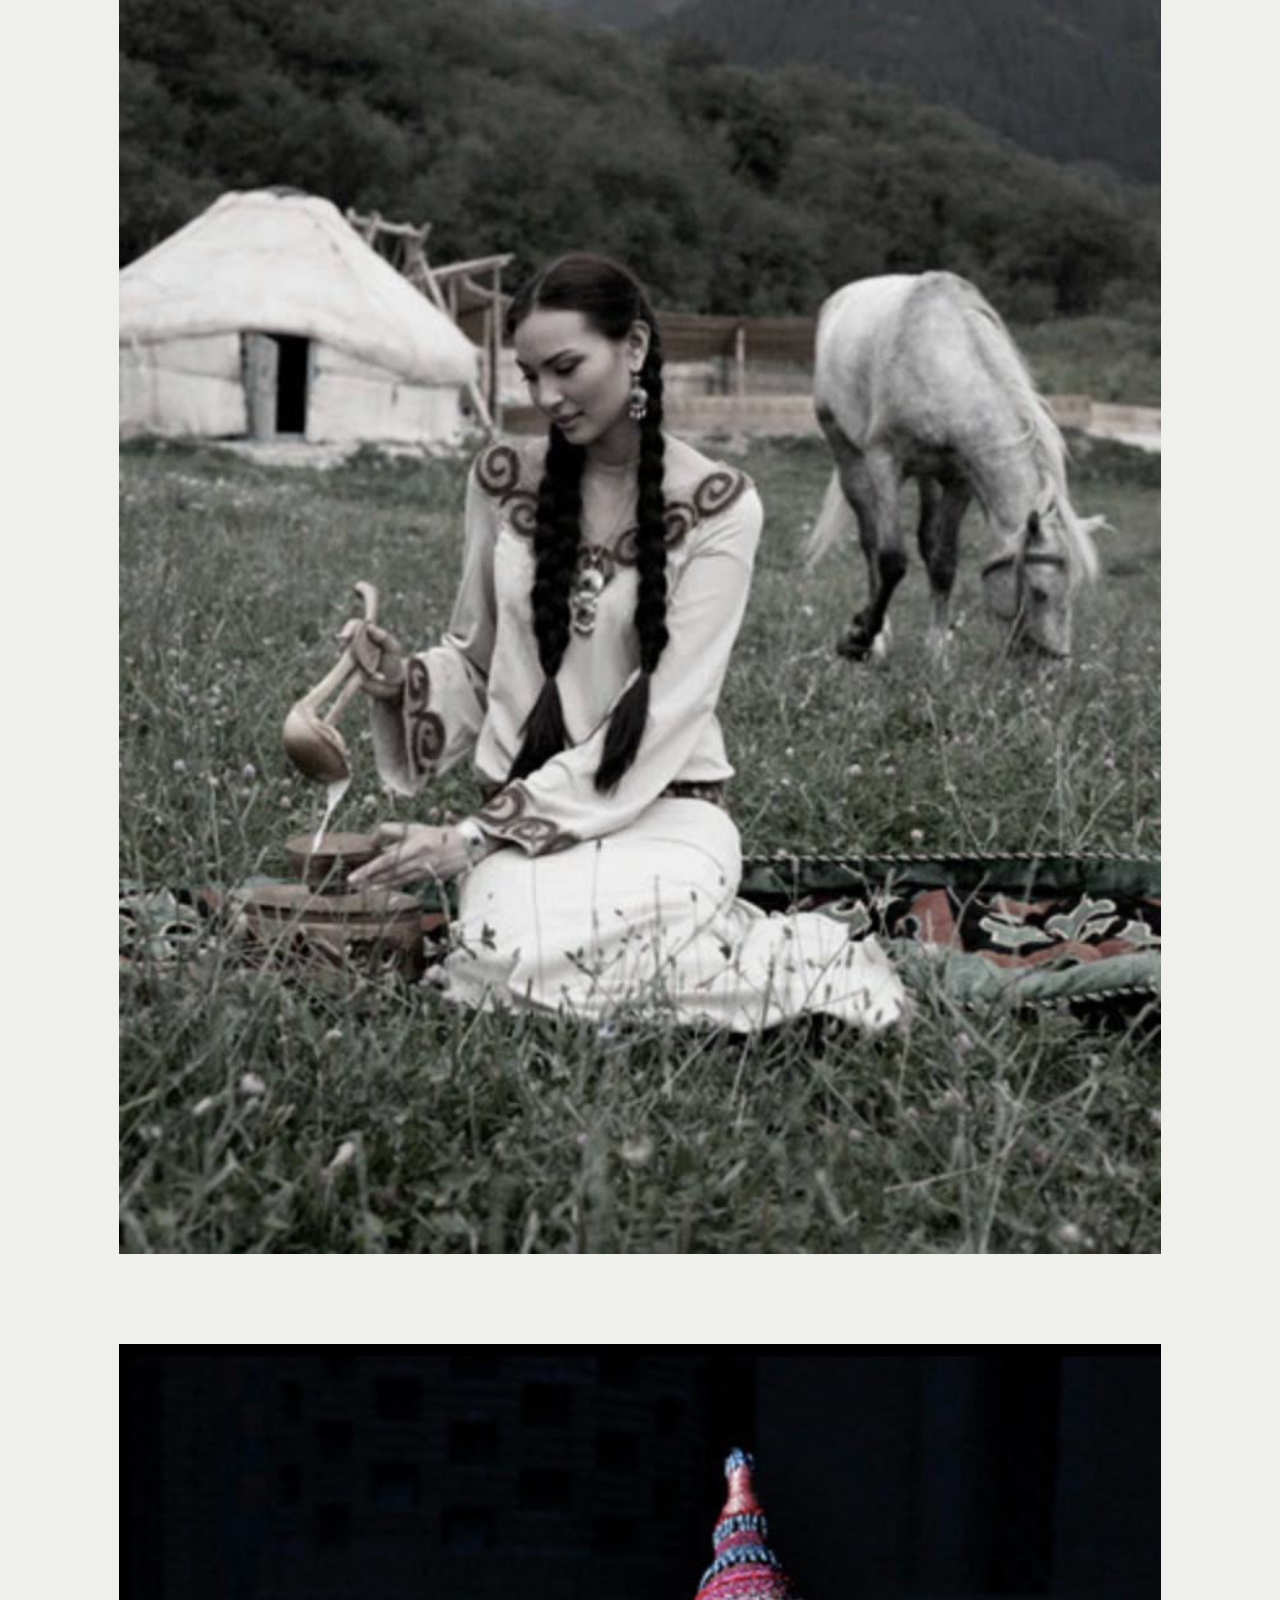
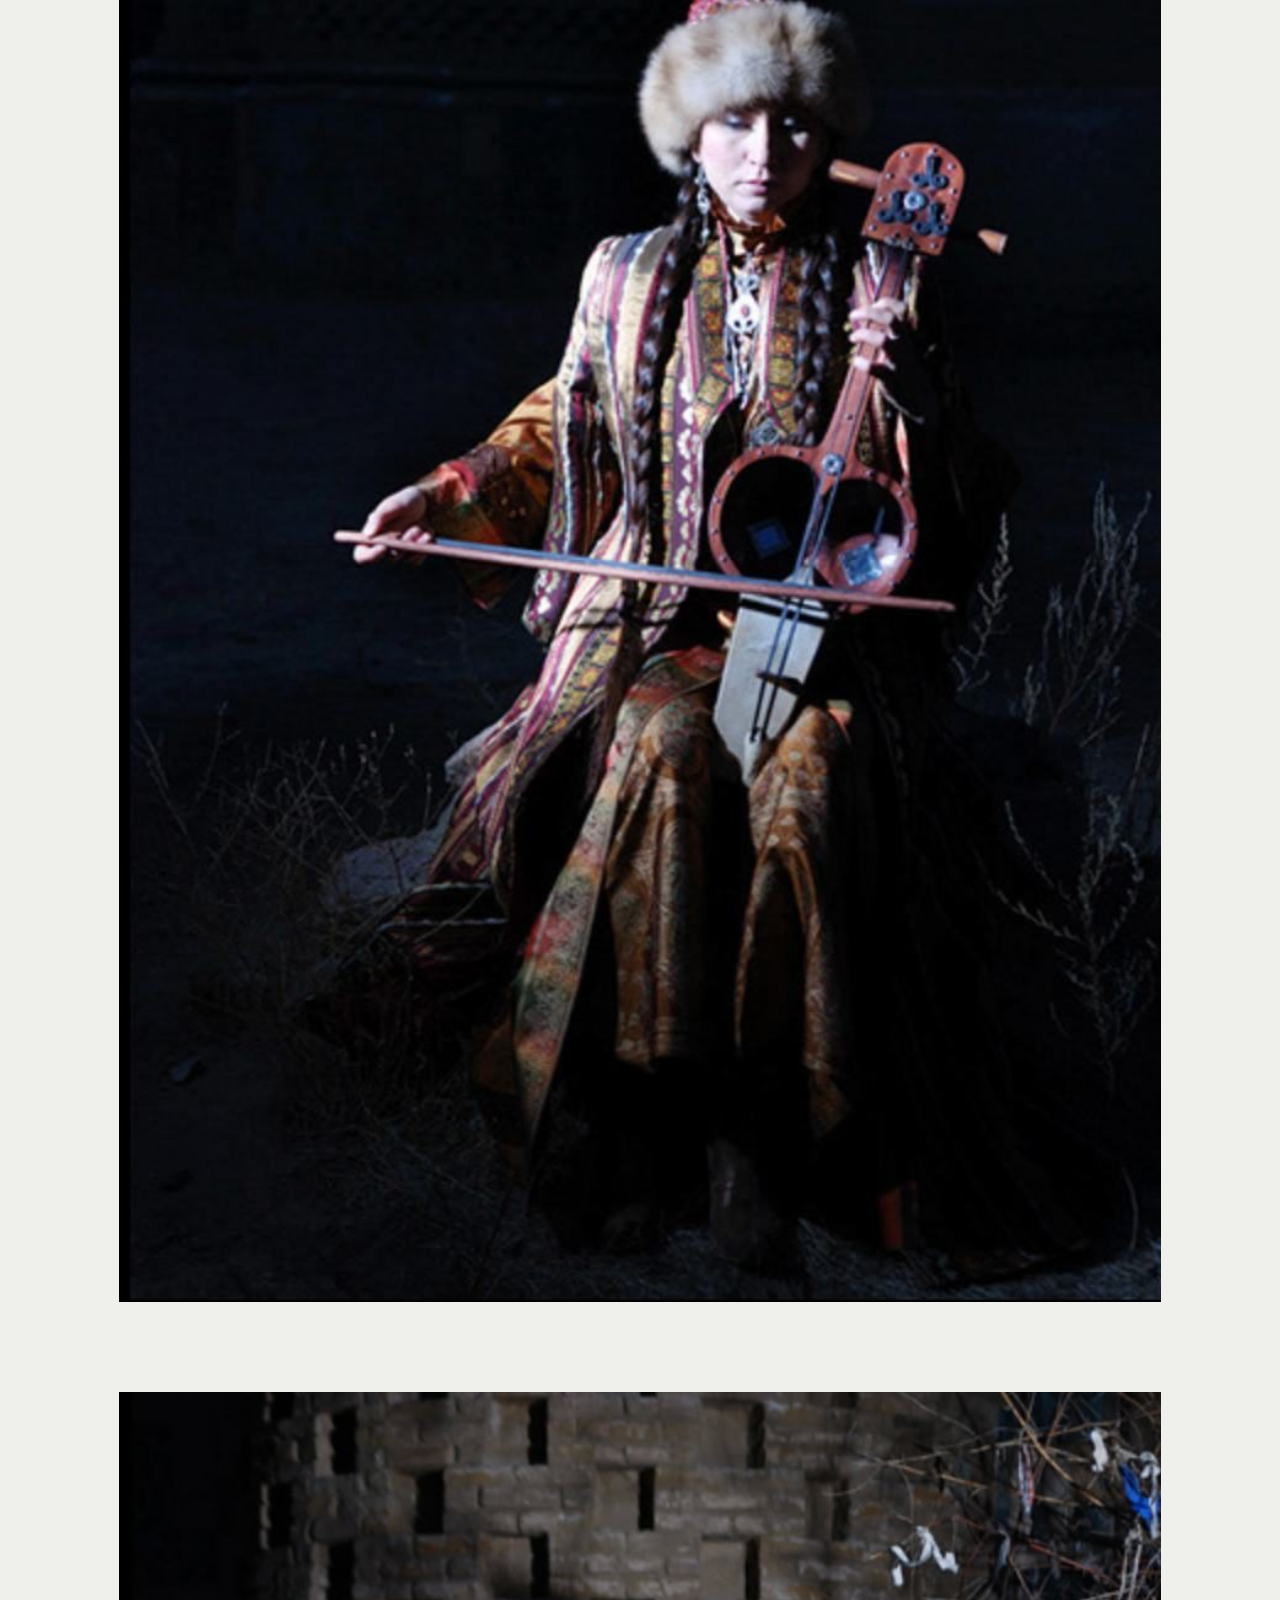
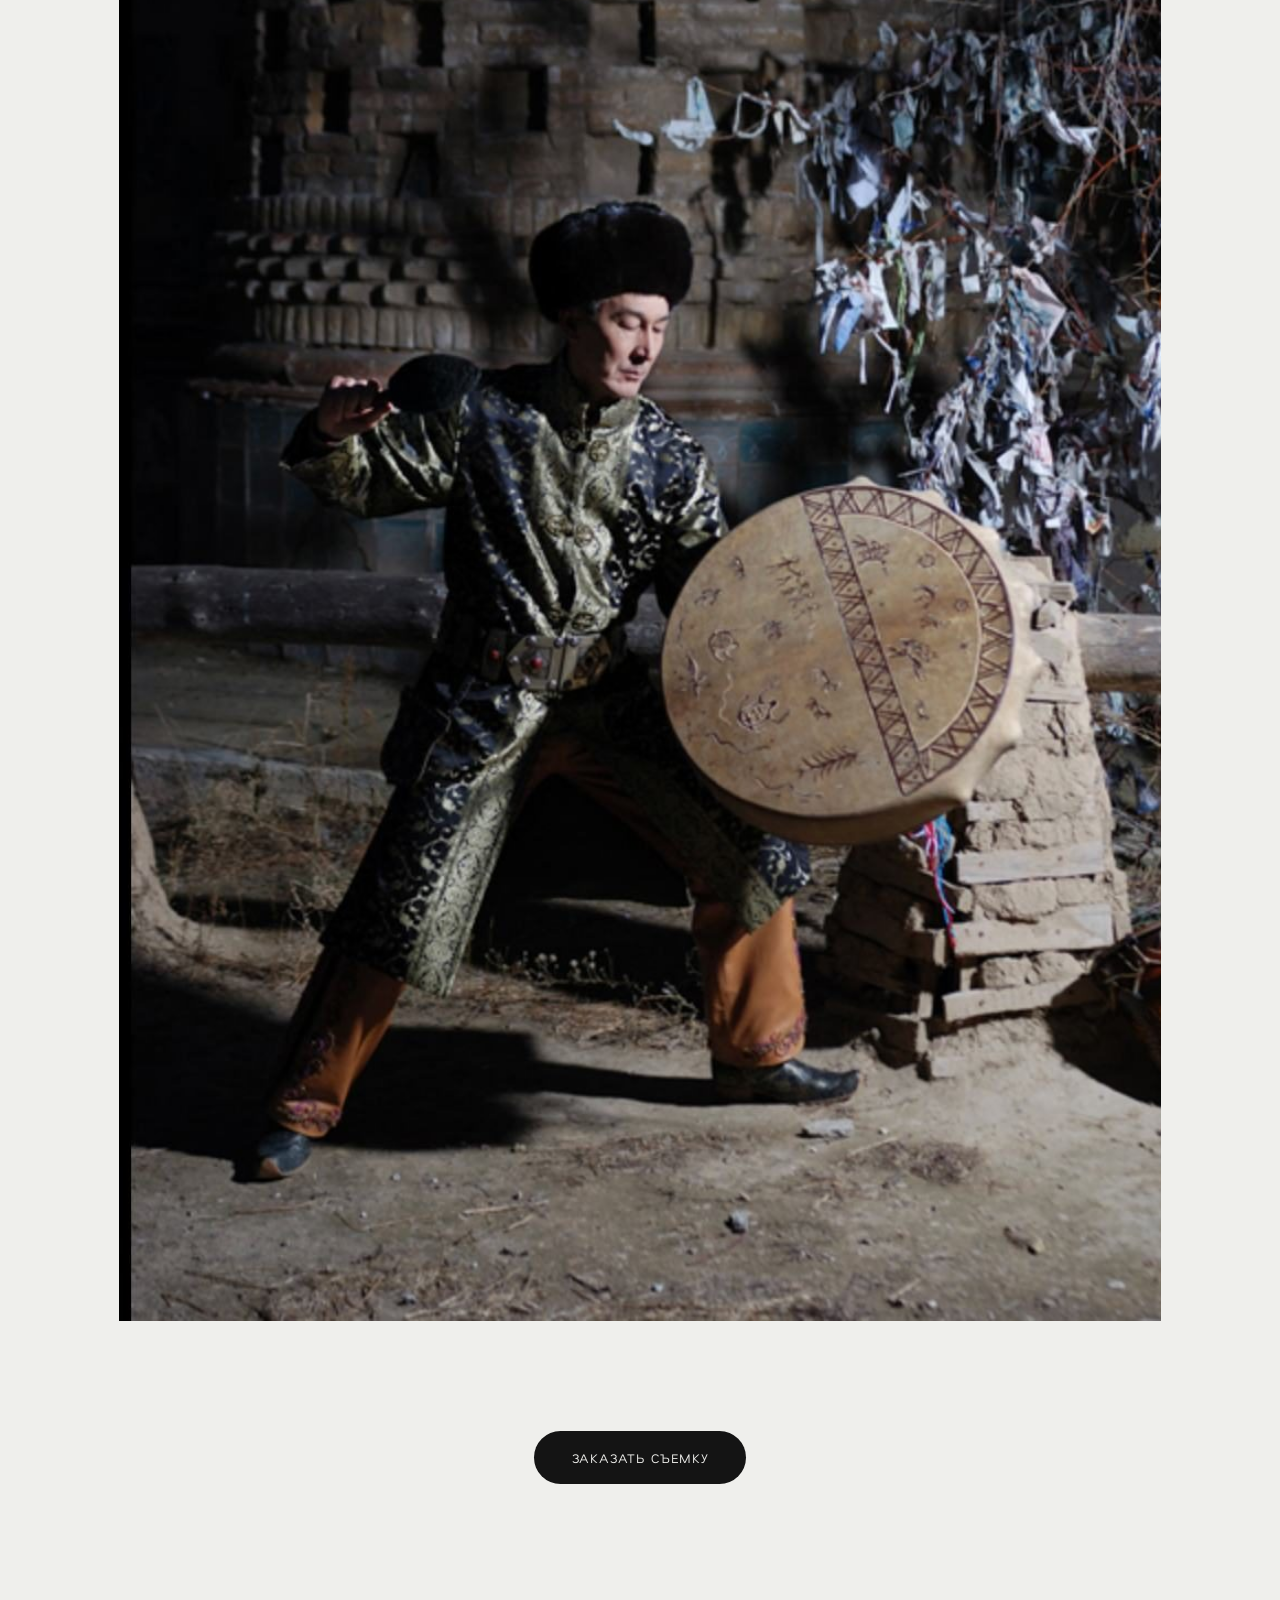
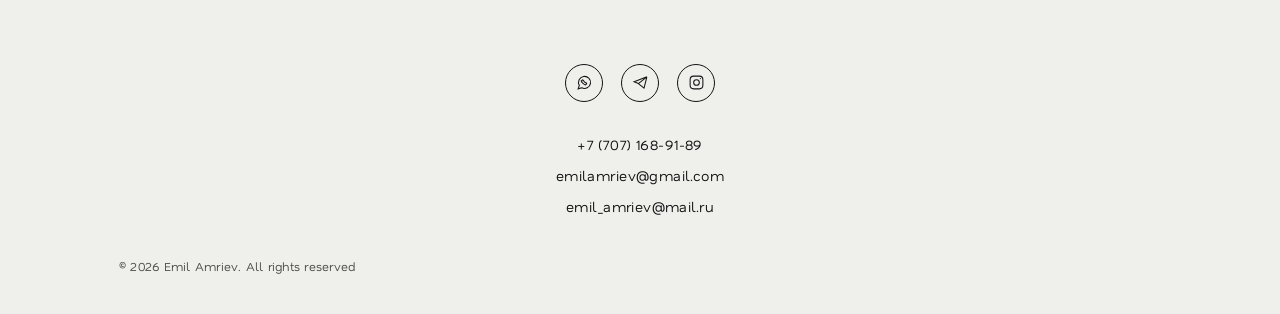
==== commit be5bcac8: "animationadded" ====
--- a/works.html
+++ b/works.html
@@ -33,42 +33,68 @@
     </div>
   </section>
 
-  <section class="masonry">
-    <div class="masonry__col masonry__col--left">
-      <figure class="masonry__item">
-        <img src="images/fashion-1.jpg" alt="Девушка на лошади в горах. Khanshaiym" loading="eager">
+  <!--
+    STORY SEQUENCE
+    Each photo is one ".story__item" block. To ADD a photo, copy a whole
+    <figure class="story__item">...</figure> block and change the image path + alt.
+    To REMOVE a photo, delete its block. To place two photos side by side,
+    wrap two ".story__item" blocks in a ".story__pair" div (see example below).
+  -->
+  <section class="story">
+
+    <figure class="story__item">
+      <img src="images/fashion-1.jpg" alt="Девушка на лошади в горах. Съёмка для Tengri Magazine" loading="eager">
+    </figure>
+
+    <div class="story__pair">
+      <figure class="story__item">
+        <img src="images/fashion-6.jpg" alt="Девушка у входа в юрту в этническом наряде" loading="lazy">
       </figure>
-      <figure class="masonry__item">
-        <img src="images/fashion-2.jpg" alt="Портрет девушки в меховой накидке" loading="lazy">
-      </figure>
-      <figure class="masonry__item">
-        <img src="images/fashion-3.jpg" alt="Девушка с лошадью в национальном костюме" loading="lazy">
-      </figure>
-      <figure class="masonry__item">
-        <img src="images/fashion-4.jpg" alt="Девушка в белом платье у юрты" loading="lazy">
-      </figure>
-      <figure class="masonry__item">
-        <img src="images/fashion-5.jpg" alt="Купол юрты со светом изнутри" loading="lazy">
+      <figure class="story__item">
+        <img src="images/fashion-7.jpg" alt="Девушка на качелях на фоне гор" loading="lazy">
       </figure>
     </div>
 
-    <div class="masonry__col masonry__col--right">
-      <figure class="masonry__item">
-        <img src="images/fashion-6.jpg" alt="Девушка у входа в юрту в этническом наряде" loading="eager">
-      </figure>
-      <figure class="masonry__item">
-        <img src="images/fashion-7.jpg" alt="Девушка на качелях на фоне гор" loading="lazy">
-      </figure>
-      <figure class="masonry__item">
-        <img src="images/fashion-8.jpg" alt="Девушка сидит рядом с лошадью на поляне" loading="lazy">
-      </figure>
-      <figure class="masonry__item">
-        <img src="images/fashion-9.jpg" alt="Девушка в движении на фоне зелени" loading="lazy">
-      </figure>
+    <figure class="story__item">
+      <img src="images/fashion-2.jpg" alt="Портрет девушки в меховой накидке" loading="lazy">
+    </figure>
+
+    <figure class="story__item">
+      <img src="images/fashion-3.jpg" alt="Девушка с лошадью в национальном костюме" loading="lazy">
+    </figure>
+
+    <figure class="story__item">
+      <img src="images/fashion-4.jpg" alt="Девушка в белом платье у юрты" loading="lazy">
+    </figure>
+
+    <figure class="story__item">
+      <img src="images/fashion-5.jpg" alt="Купол юрты со светом изнутри" loading="lazy">
+    </figure>
+
+    <figure class="story__item">
+      <img src="images/fashion-9.jpg" alt="Девушка в движении на фоне зелени" loading="lazy">
+    </figure>
+
+    <!-- OTHER WORKS -->
+    <h2 class="story__label section-label">ДРУГИЕ</h2>
+
+    <figure class="story__item">
+      <img src="images/fashion-8.jpg" alt="Девушка сидит рядом с лошадью на поляне" loading="lazy">
+    </figure>
+
+    <figure class="story__item">
+      <img src="images/carousel-1.jpg" alt="Портрет в традиционном казахском костюме" loading="lazy">
+    </figure>
+
+    <figure class="story__item">
+      <img src="images/carousel-2.jpg" alt="Съёмка для модного журнала" loading="lazy">
+    </figure>
+
+    <div class="story__cta">
+      <a href="contacts.html" class="btn-pill">ЗАКАЗАТЬ СЪЕМКУ</a>
     </div>
+
   </section>
-
-  <p class="fashion-credit">Съёмка для Tengri Magazine.<br>Алматинская область, Казахстан.</p>
 
 </main>
 
--- a/styles.css
+++ b/styles.css
@@ -458,6 +458,7 @@
 }
 
 .service-card__media {
+  display: block;
   width: 100%;
   aspect-ratio: 1 / 1;
   overflow: hidden;
@@ -722,7 +723,8 @@
 }
 
 /* -----------------------------------------------------------
-   12. Fashion page — static masonry gallery
+   12. Work / story page — magazine-style image sequence
+   Reused by every service page (works.html + template-service-page.html)
    ----------------------------------------------------------- */
 
 .fashion-hero {
@@ -766,73 +768,114 @@
   .fashion-hero__project { text-align: left; }
 }
 
-.masonry {
-  display: grid;
-  grid-template-columns: 1fr 1fr;
-  align-items: start;
-  column-gap: 70px;
-  padding: 0 var(--gutter-desktop) 90px;
-  max-width: var(--container-max);
-  margin-left: auto;
-  margin-right: auto;
-}
-
-@media (max-width: 1100px) {
-  .masonry { column-gap: 36px; padding: 0 var(--gutter-tablet) 70px; }
-}
-
-@media (max-width: 600px) {
-  .masonry { column-gap: 14px; padding: 0 var(--gutter-mobile) 56px; }
-}
-
-.masonry__col {
-  display: flex;
-  flex-direction: column;
-  gap: 90px;
-}
-
-@media (max-width: 600px) {
-  .masonry__col { gap: 40px; }
-}
-
-.masonry__col--right {
-  padding-top: 140px;
-}
-
-@media (max-width: 900px) {
-  .masonry__col--right { padding-top: 90px; }
-}
-
-@media (max-width: 600px) {
-  .masonry__col--right { padding-top: 64px; }
-}
-
-.masonry__item {
+.story {
+  max-width: var(--container-max);
+  margin: 0 auto;
+  padding: 0 var(--gutter-desktop) 20px;
+}
+
+.story__item {
   width: 100%;
   overflow: hidden;
-}
-
-.masonry__item img {
+  margin-bottom: 90px;
+}
+
+.story__item img {
   width: 100%;
   height: auto;
   display: block;
   transition: transform 0.6s cubic-bezier(0.22, 1, 0.36, 1);
 }
 
-.masonry__item:hover img {
-  transform: scale(1.04);
-}
-
-.fashion-credit {
-  padding: 56px var(--gutter-desktop) 90px;
-  font-size: 14px;
-  line-height: 1.6;
-  color: var(--color-text-soft);
-  max-width: var(--container-max);
-  margin-left: auto;
-  margin-right: auto;
-}
-
-@media (max-width: 600px) {
-  .fashion-credit { padding: 40px var(--gutter-mobile) 56px; }
+.story__item:hover img {
+  transform: scale(1.03);
+}
+
+.story__pair {
+  display: grid;
+  grid-template-columns: 1fr 1fr;
+  gap: 24px;
+  margin-bottom: 90px;
+}
+
+.story__pair .story__item {
+  margin-bottom: 0;
+}
+
+.story__label {
+  padding: 0;
+}
+
+.story__cta {
+  display: flex;
+  justify-content: center;
+  padding: 20px 0 70px;
+}
+
+@media (max-width: 1100px) {
+  .story { padding: 0 0 20px; }
+  .story__item, .story__pair { margin-bottom: 60px; }
+  .story__pair { gap: 16px; }
+  .story__label { padding: 0 var(--gutter-tablet); }
+  .story__cta { padding: 16px var(--gutter-tablet) 60px; }
+}
+
+@media (max-width: 700px) {
+  .story__pair { grid-template-columns: 1fr; gap: 16px; }
+}
+
+@media (max-width: 600px) {
+  .story__item, .story__pair { margin-bottom: 40px; }
+  .story__label { padding: 0 var(--gutter-mobile); }
+  .story__cta { padding: 12px var(--gutter-mobile) 48px; }
+}
+
+/* -----------------------------------------------------------
+   13. Preloader — intro name reveal
+   Sequence: name fades in -> holds -> fades out -> curtain rises.
+   Total runtime ~3.3s, all timing lives in the two animations below.
+   ----------------------------------------------------------- */
+.preloader {
+  position: fixed;
+  inset: 0;
+  z-index: 999;
+  display: flex;
+  align-items: center;
+  justify-content: center;
+  background: var(--color-bg);
+  animation: preloader-rise 0.9s cubic-bezier(0.76, 0, 0.24, 1) 2.4s forwards;
+}
+
+.preloader__name {
+  font-size: clamp(20px, 3.2vw, 34px);
+  letter-spacing: 0.4em;
+  font-weight: 400;
+  color: var(--color-text);
+  opacity: 0;
+  animation: preloader-text 2.3s ease forwards;
+}
+
+@keyframes preloader-text {
+  0%   { opacity: 0; letter-spacing: 0.55em; }
+  40%  { opacity: 1; letter-spacing: 0.4em; }
+  75%  { opacity: 1; }
+  100% { opacity: 0; }
+}
+
+@keyframes preloader-rise {
+  to { transform: translateY(-100%); }
+}
+
+body.is-loading {
+  overflow: hidden;
+  height: 100vh;
+}
+
+@media (max-width: 600px) {
+  .preloader__name { font-size: 18px; letter-spacing: 0.3em; }
+}
+
+@media (prefers-reduced-motion: reduce) {
+  .preloader { animation: none; display: none; }
+  body.is-loading { overflow: visible; height: auto; }
 }
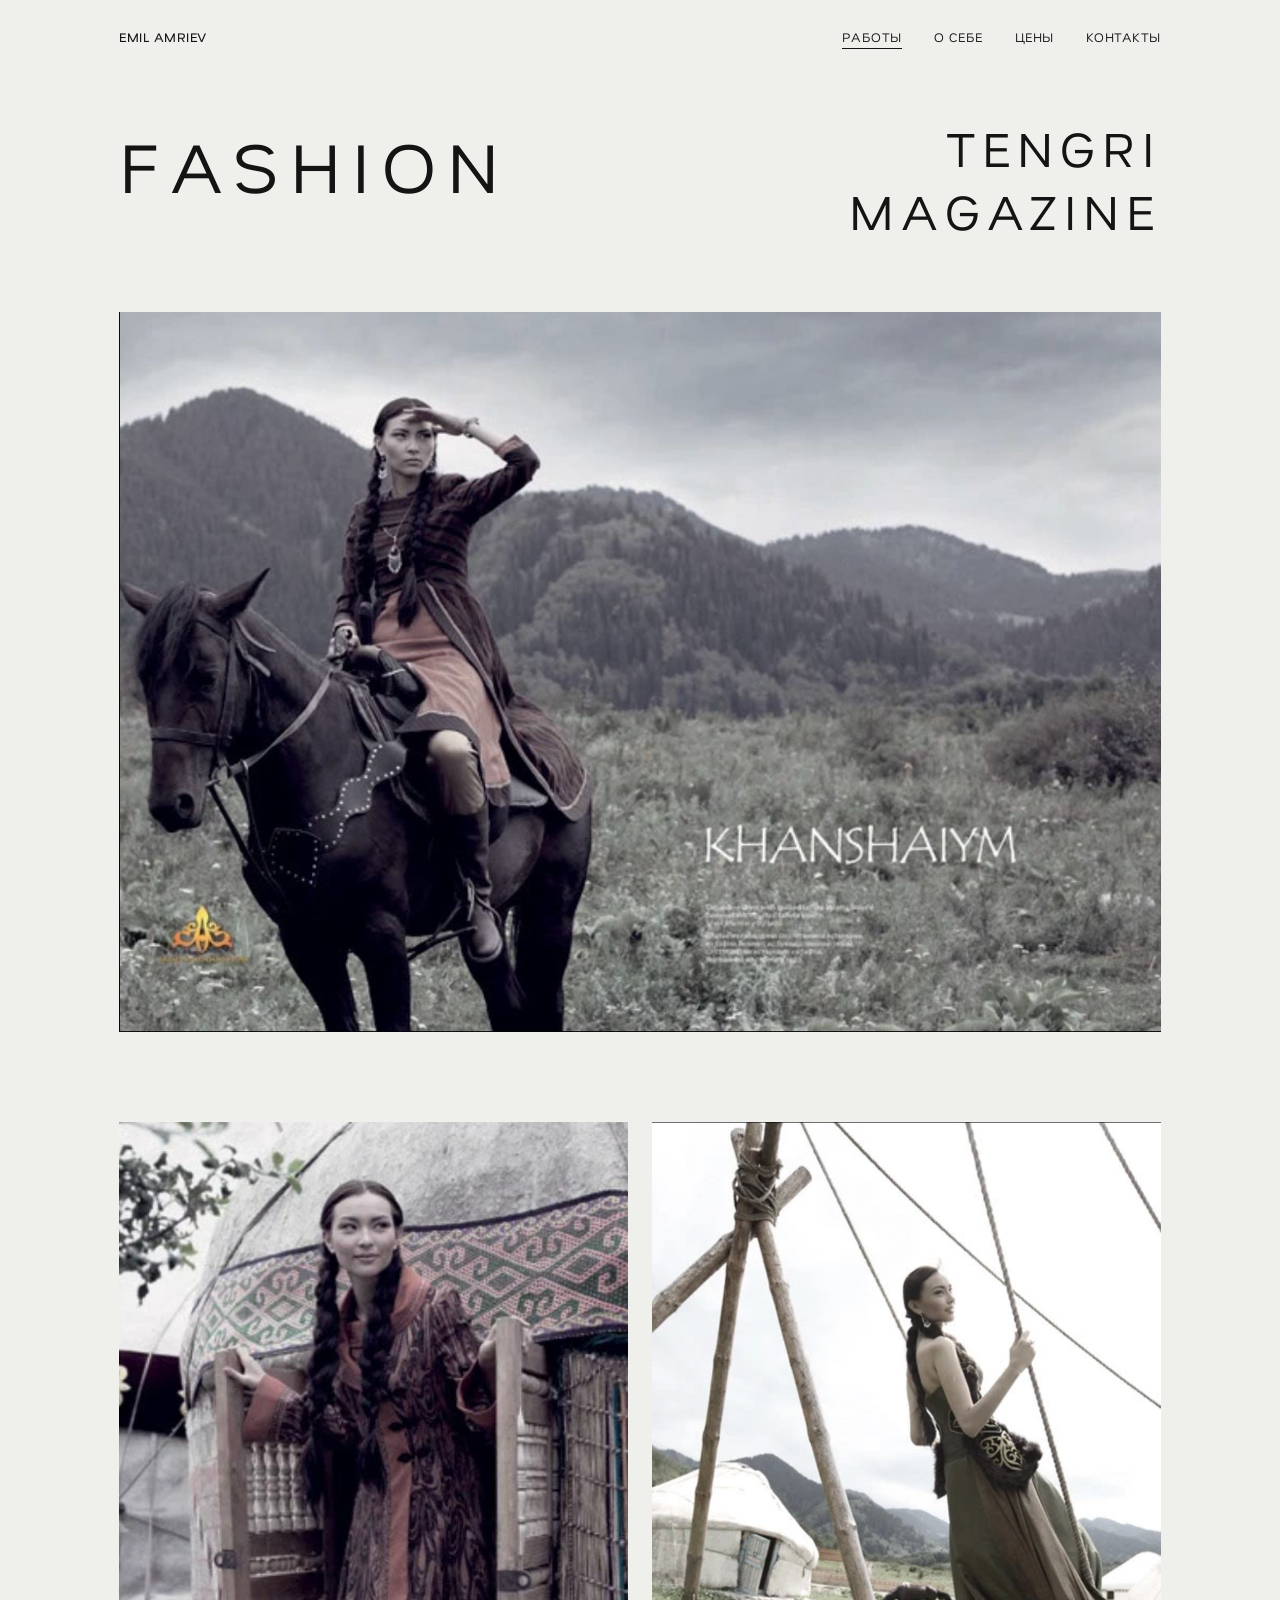
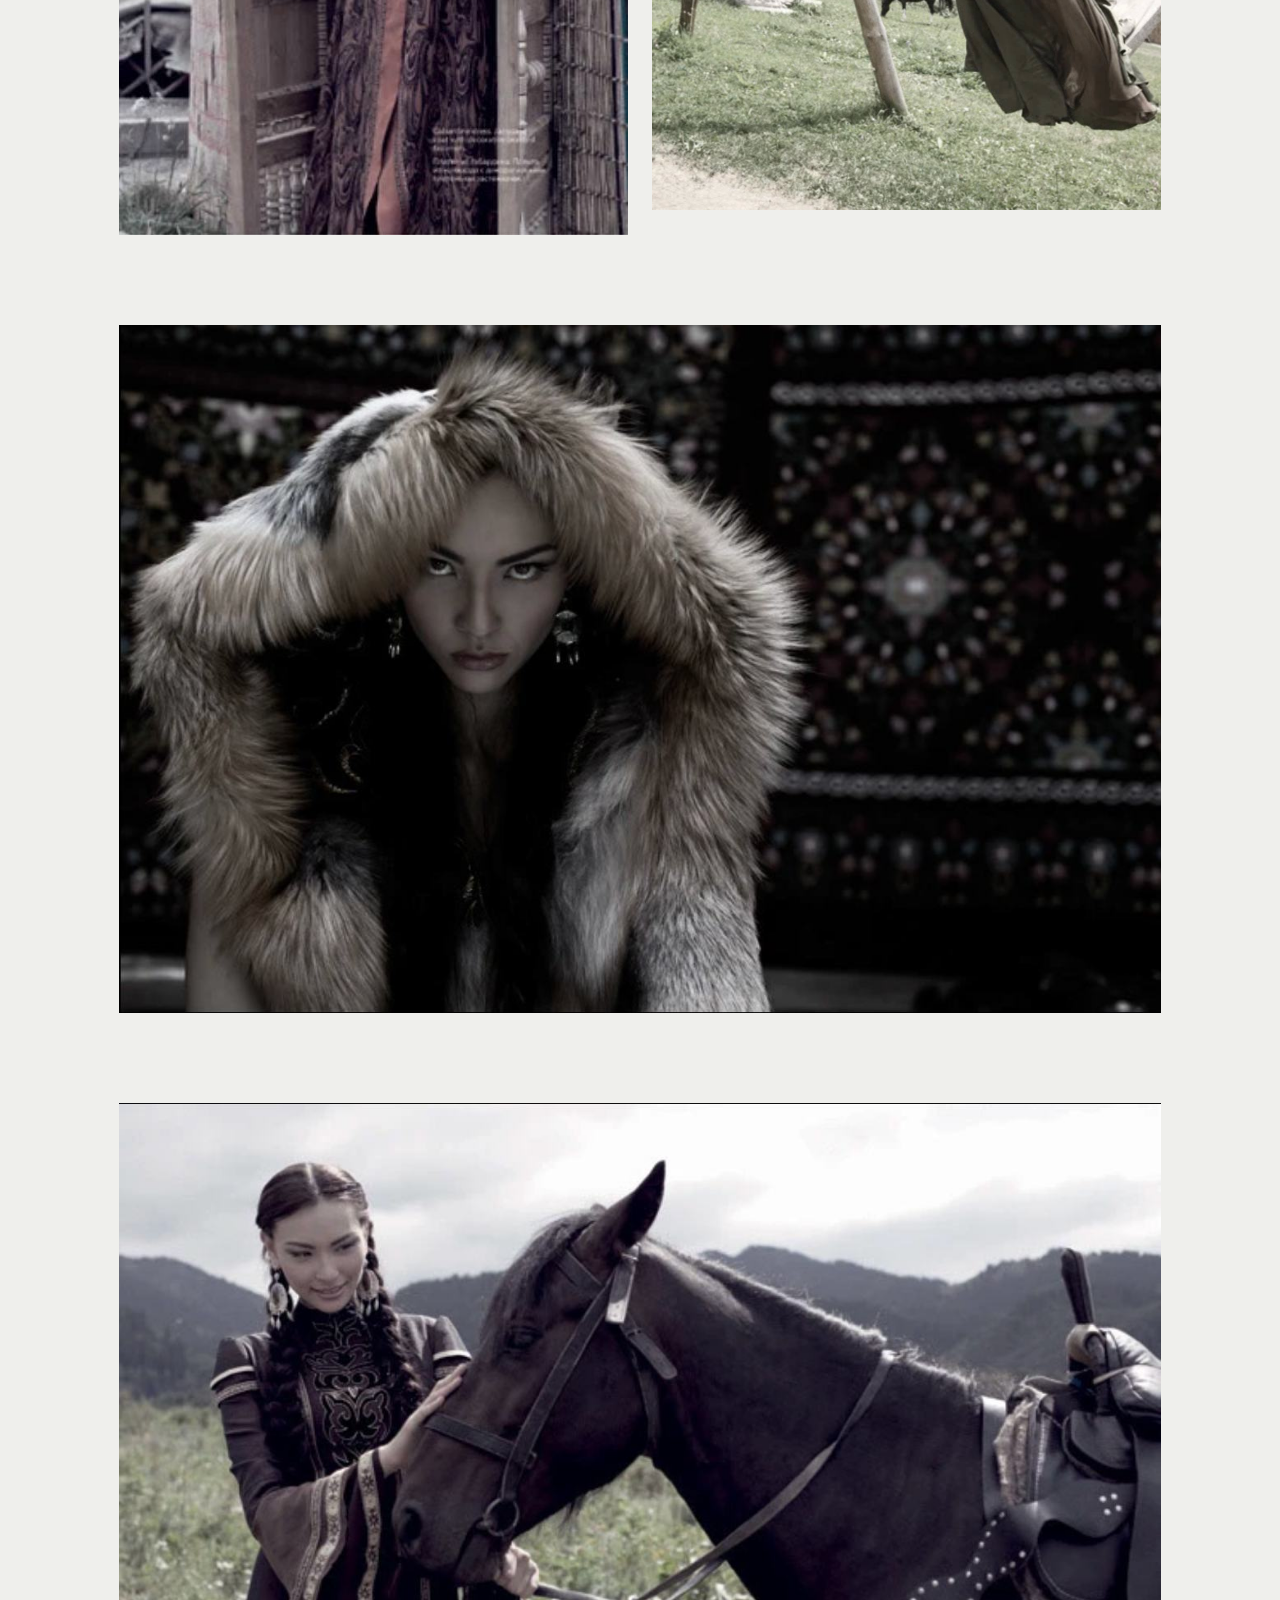
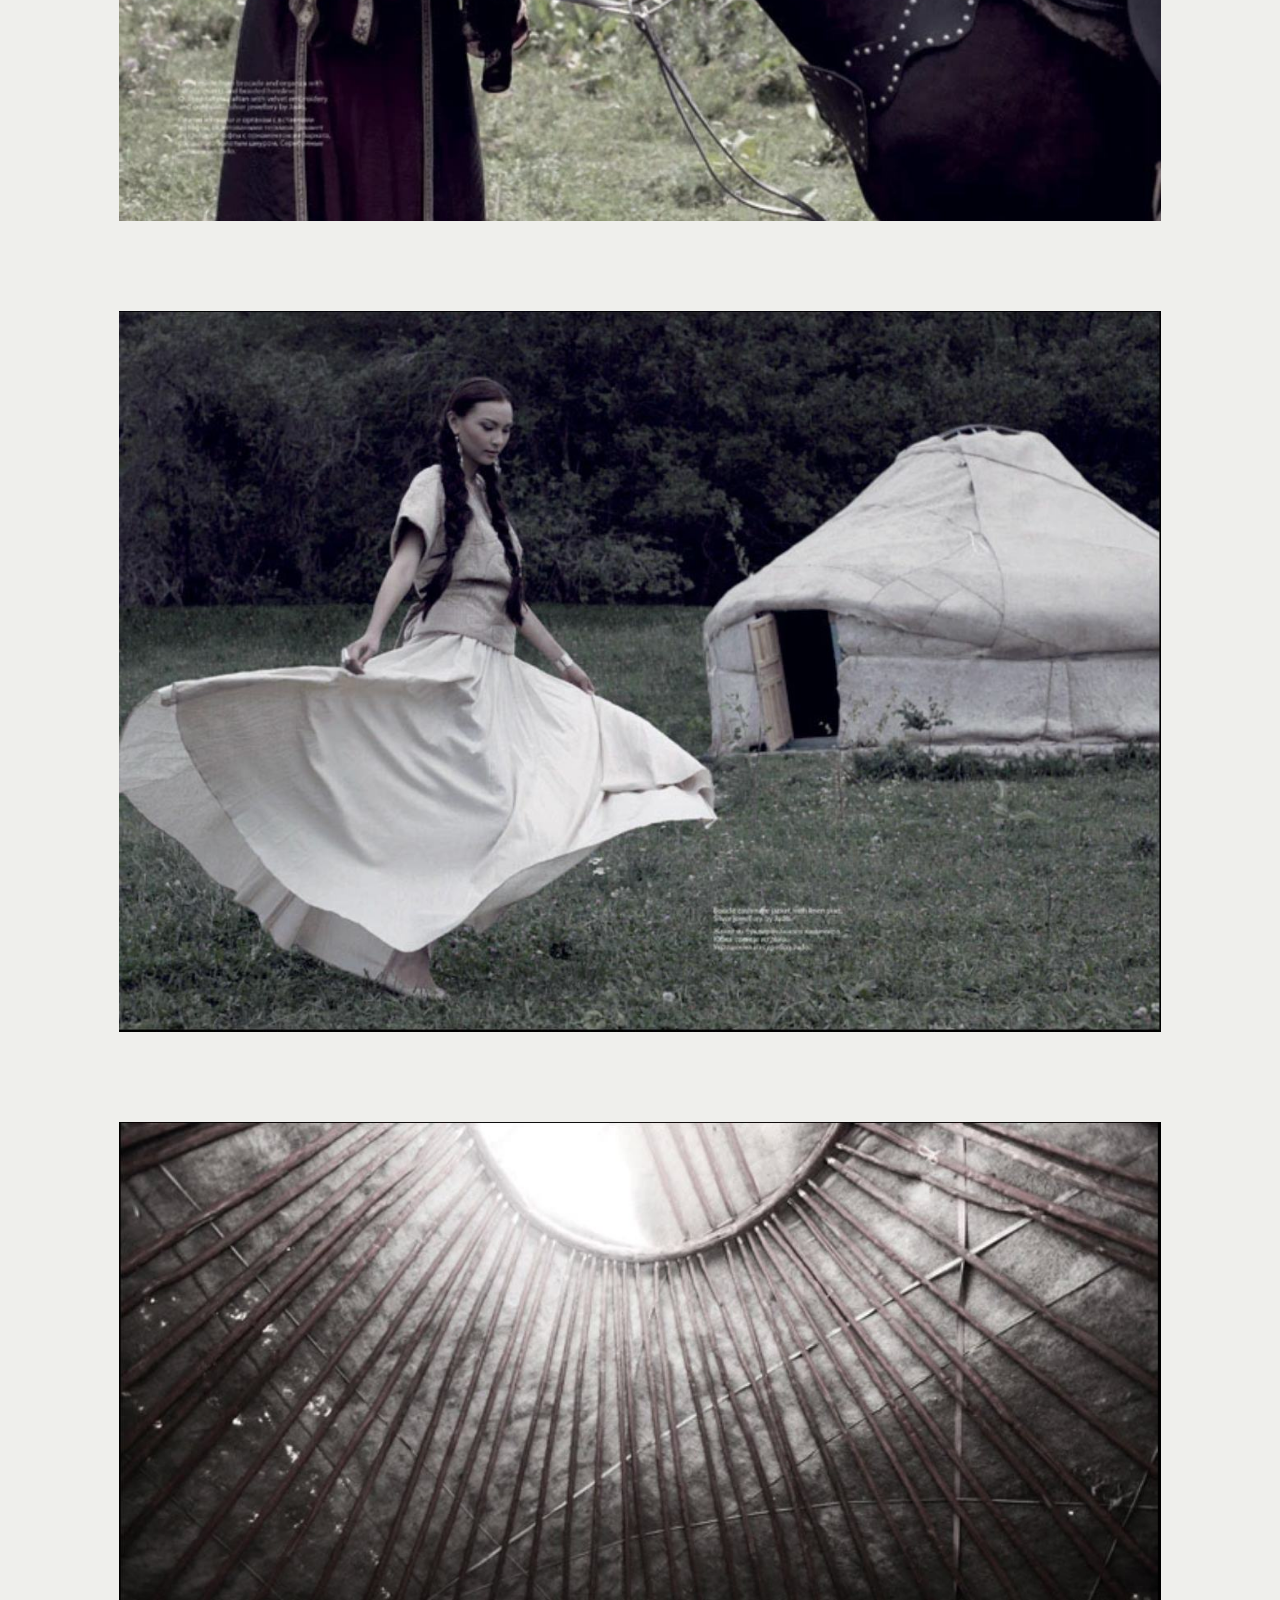
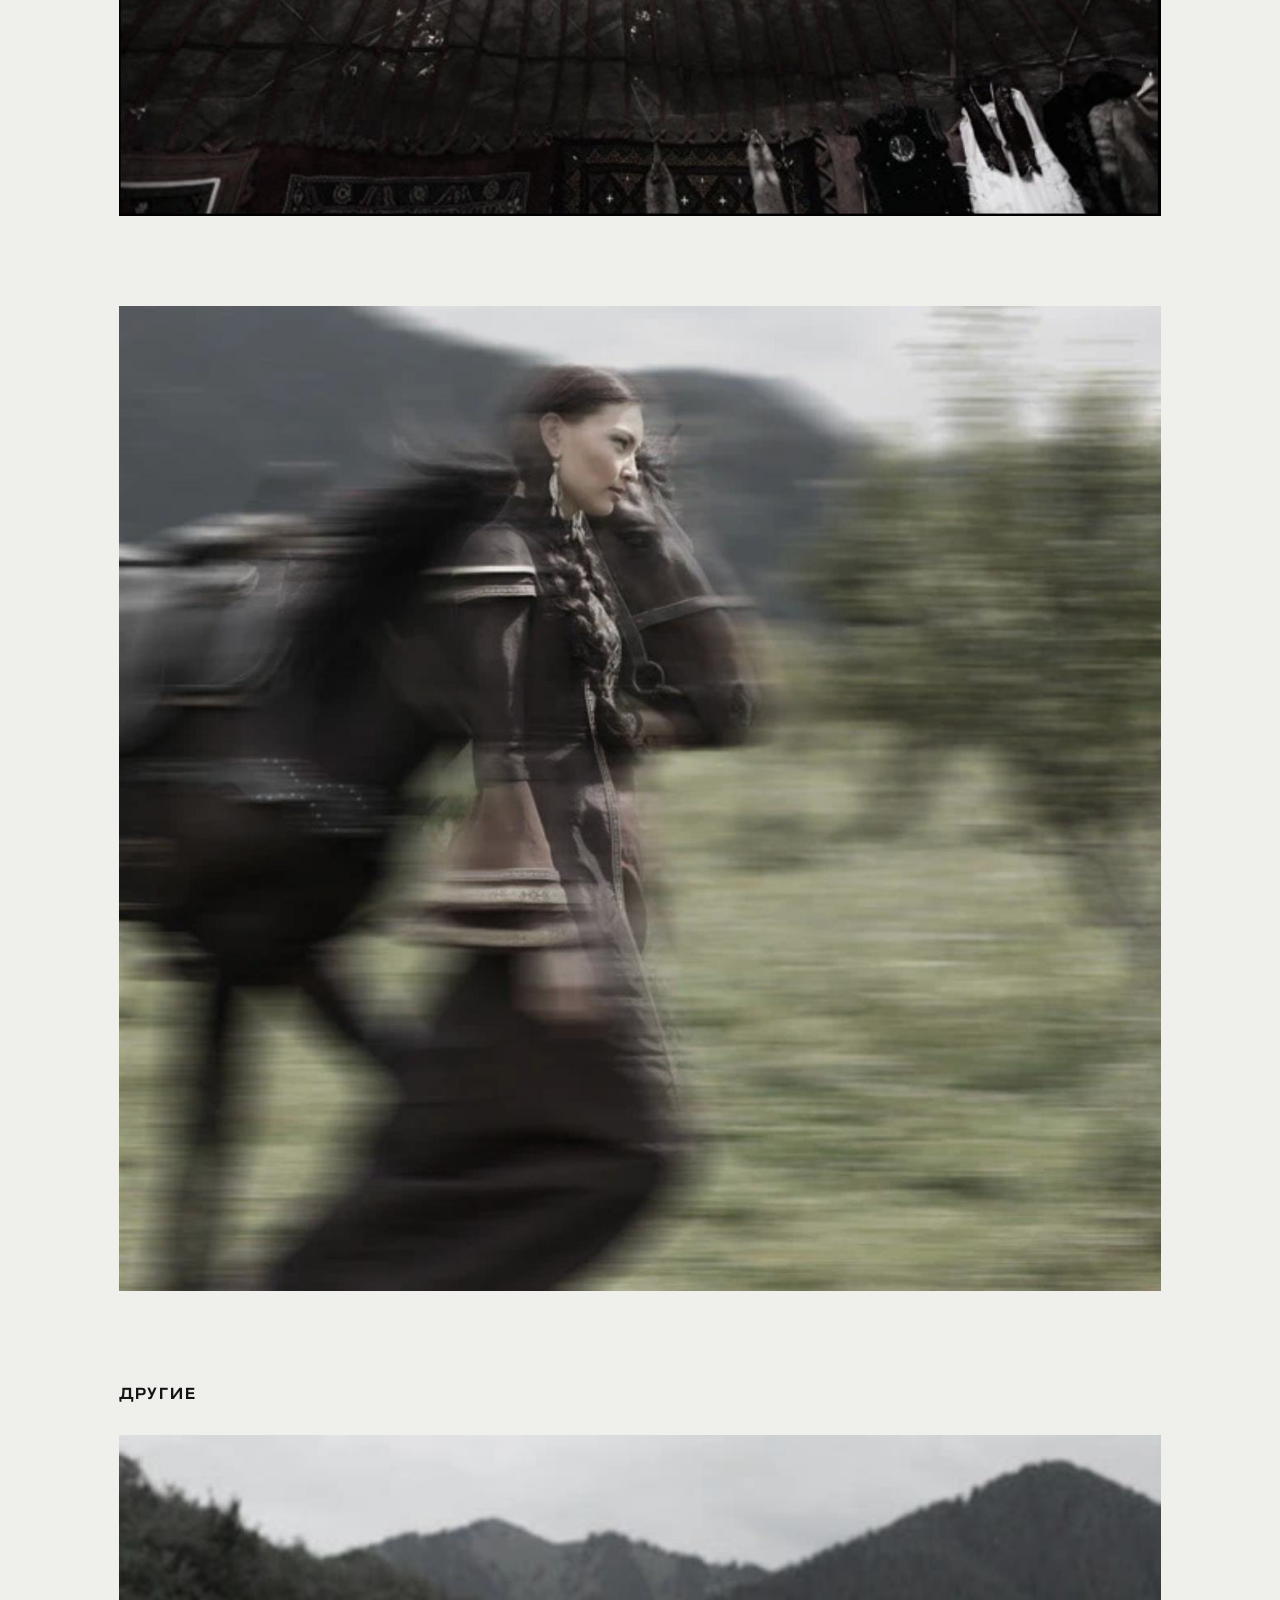
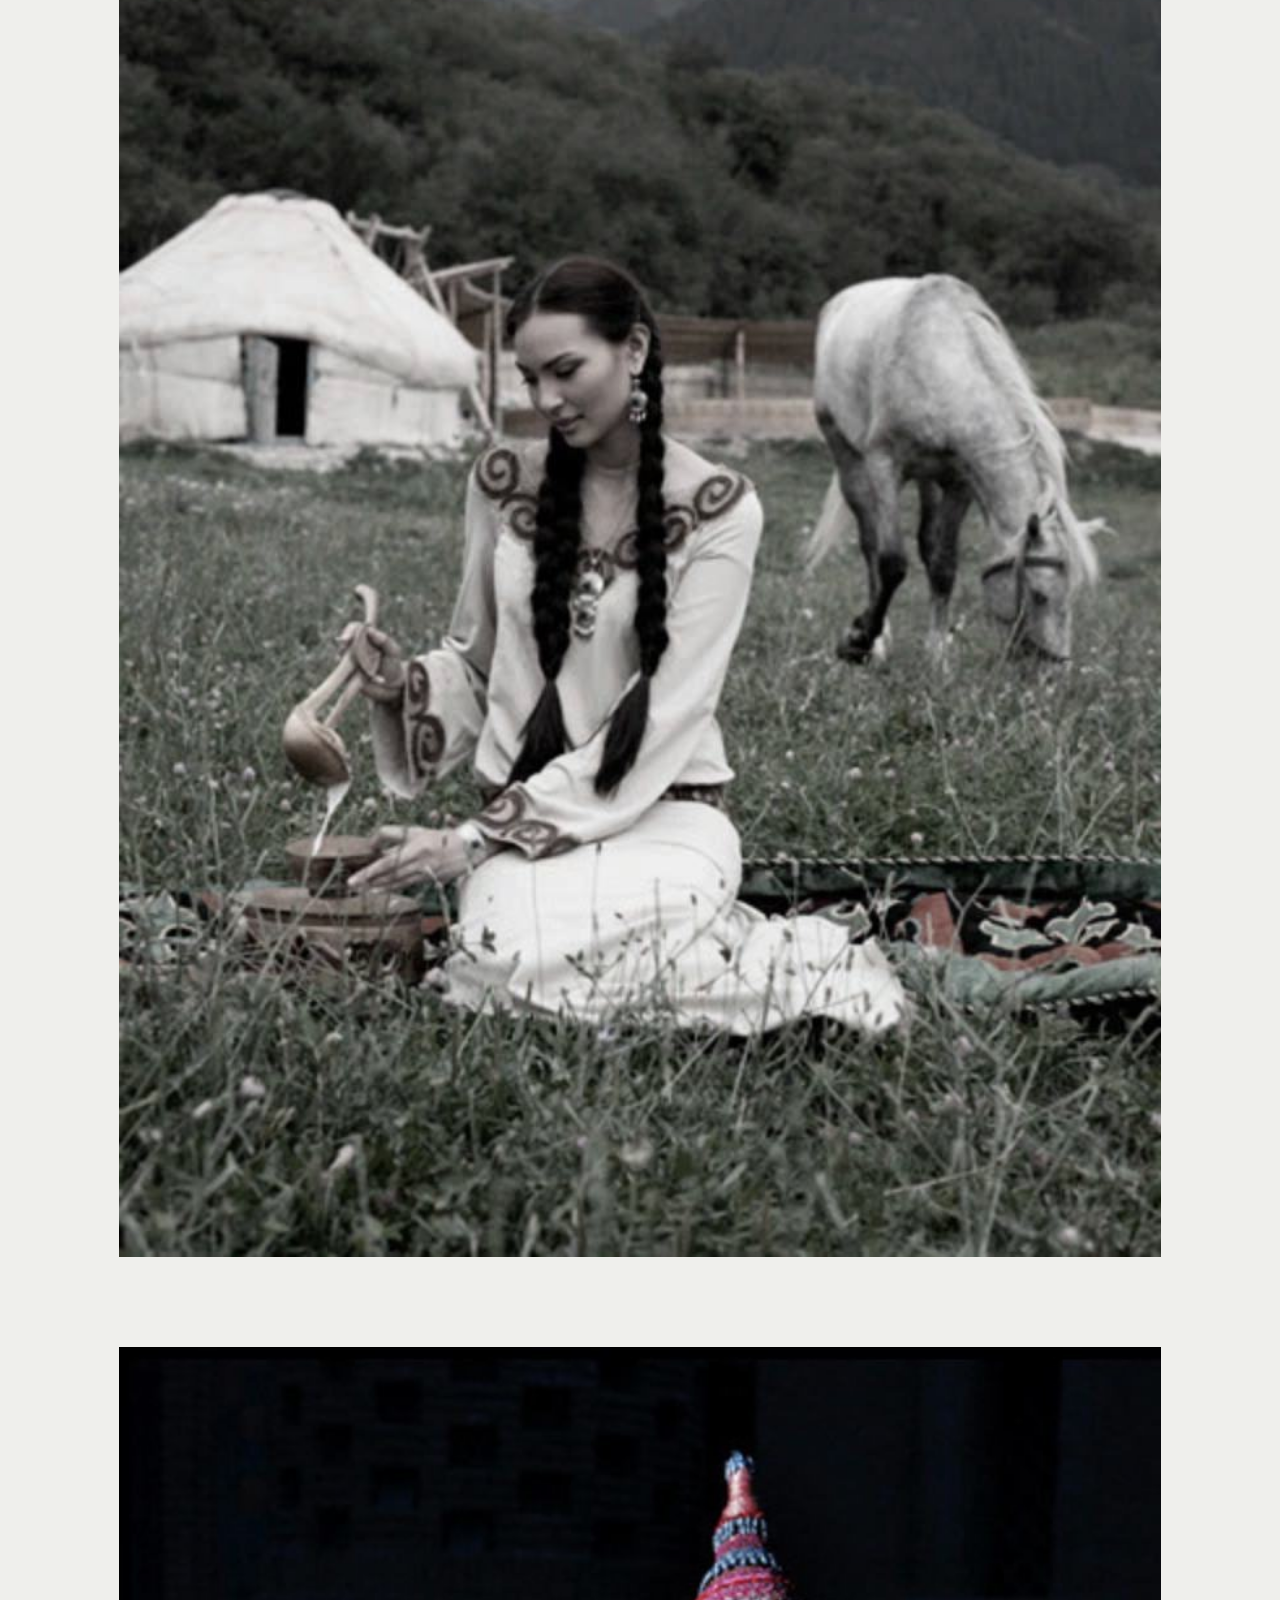
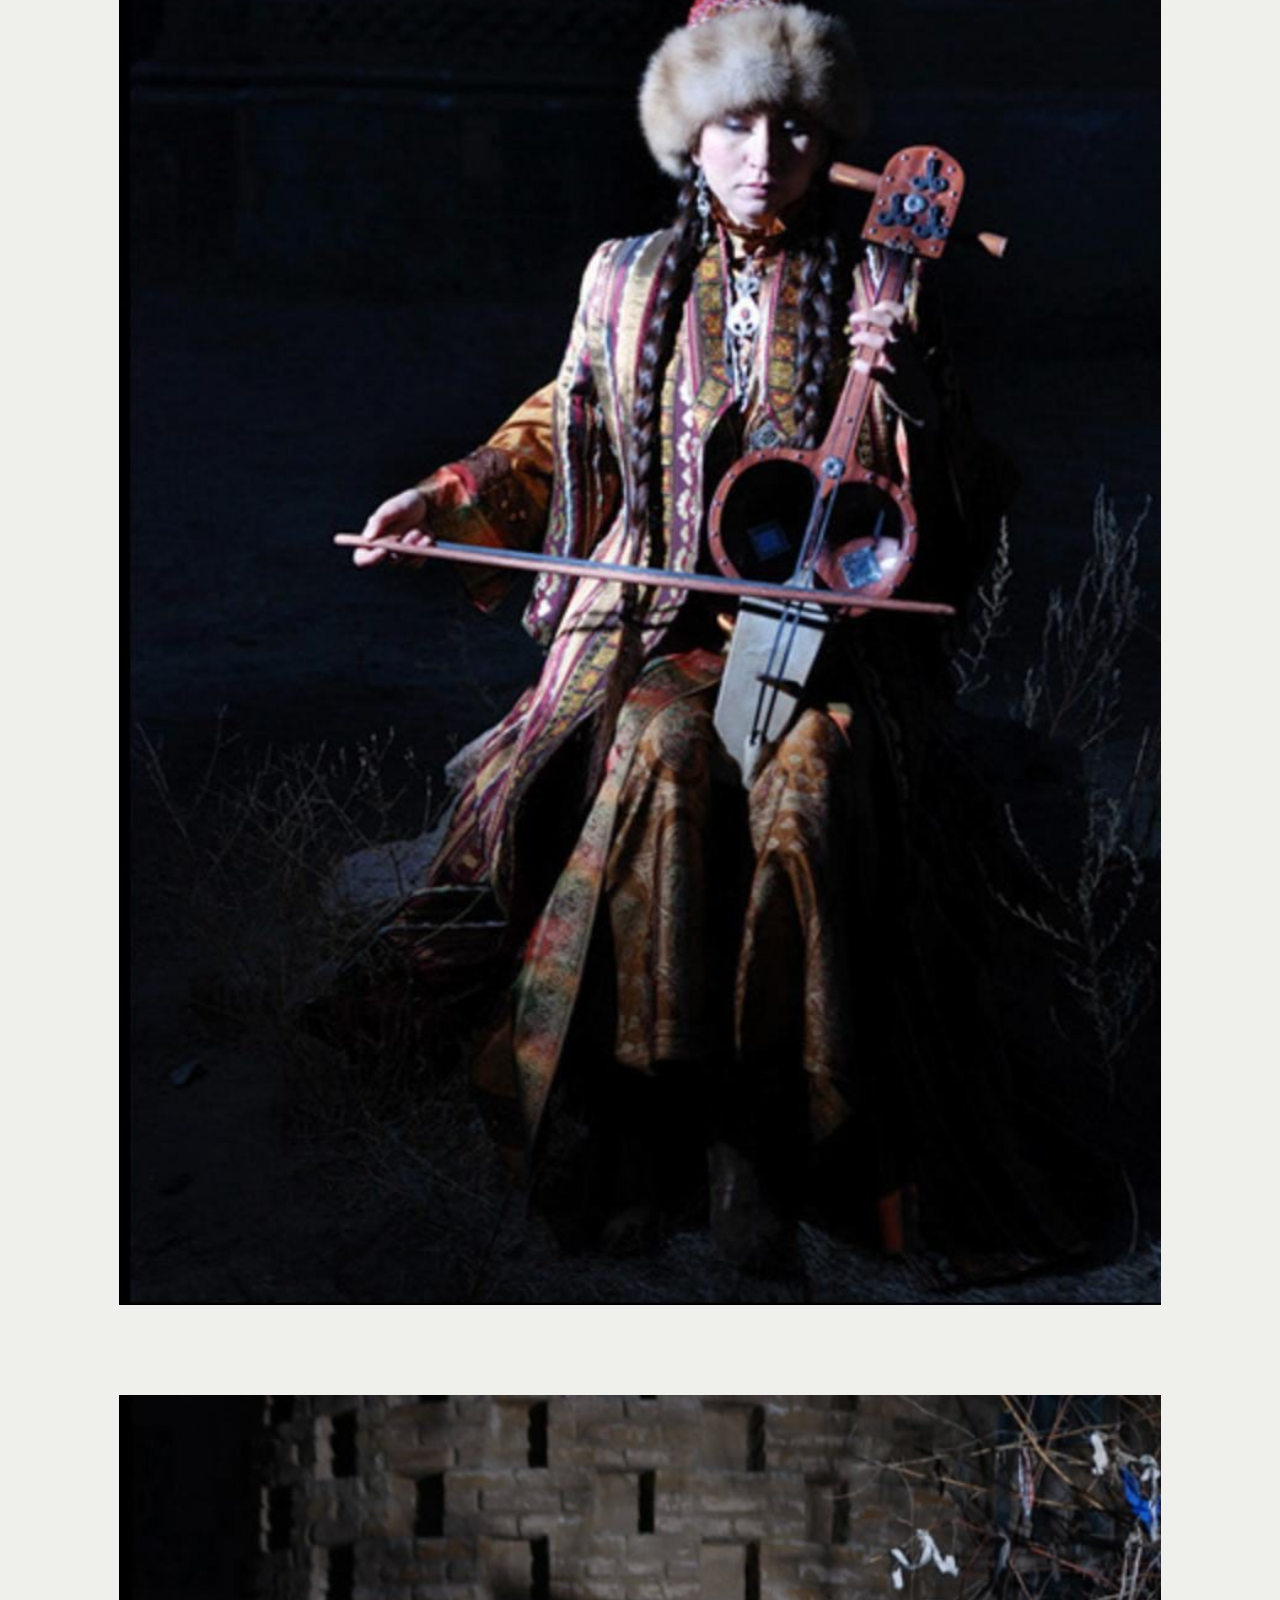
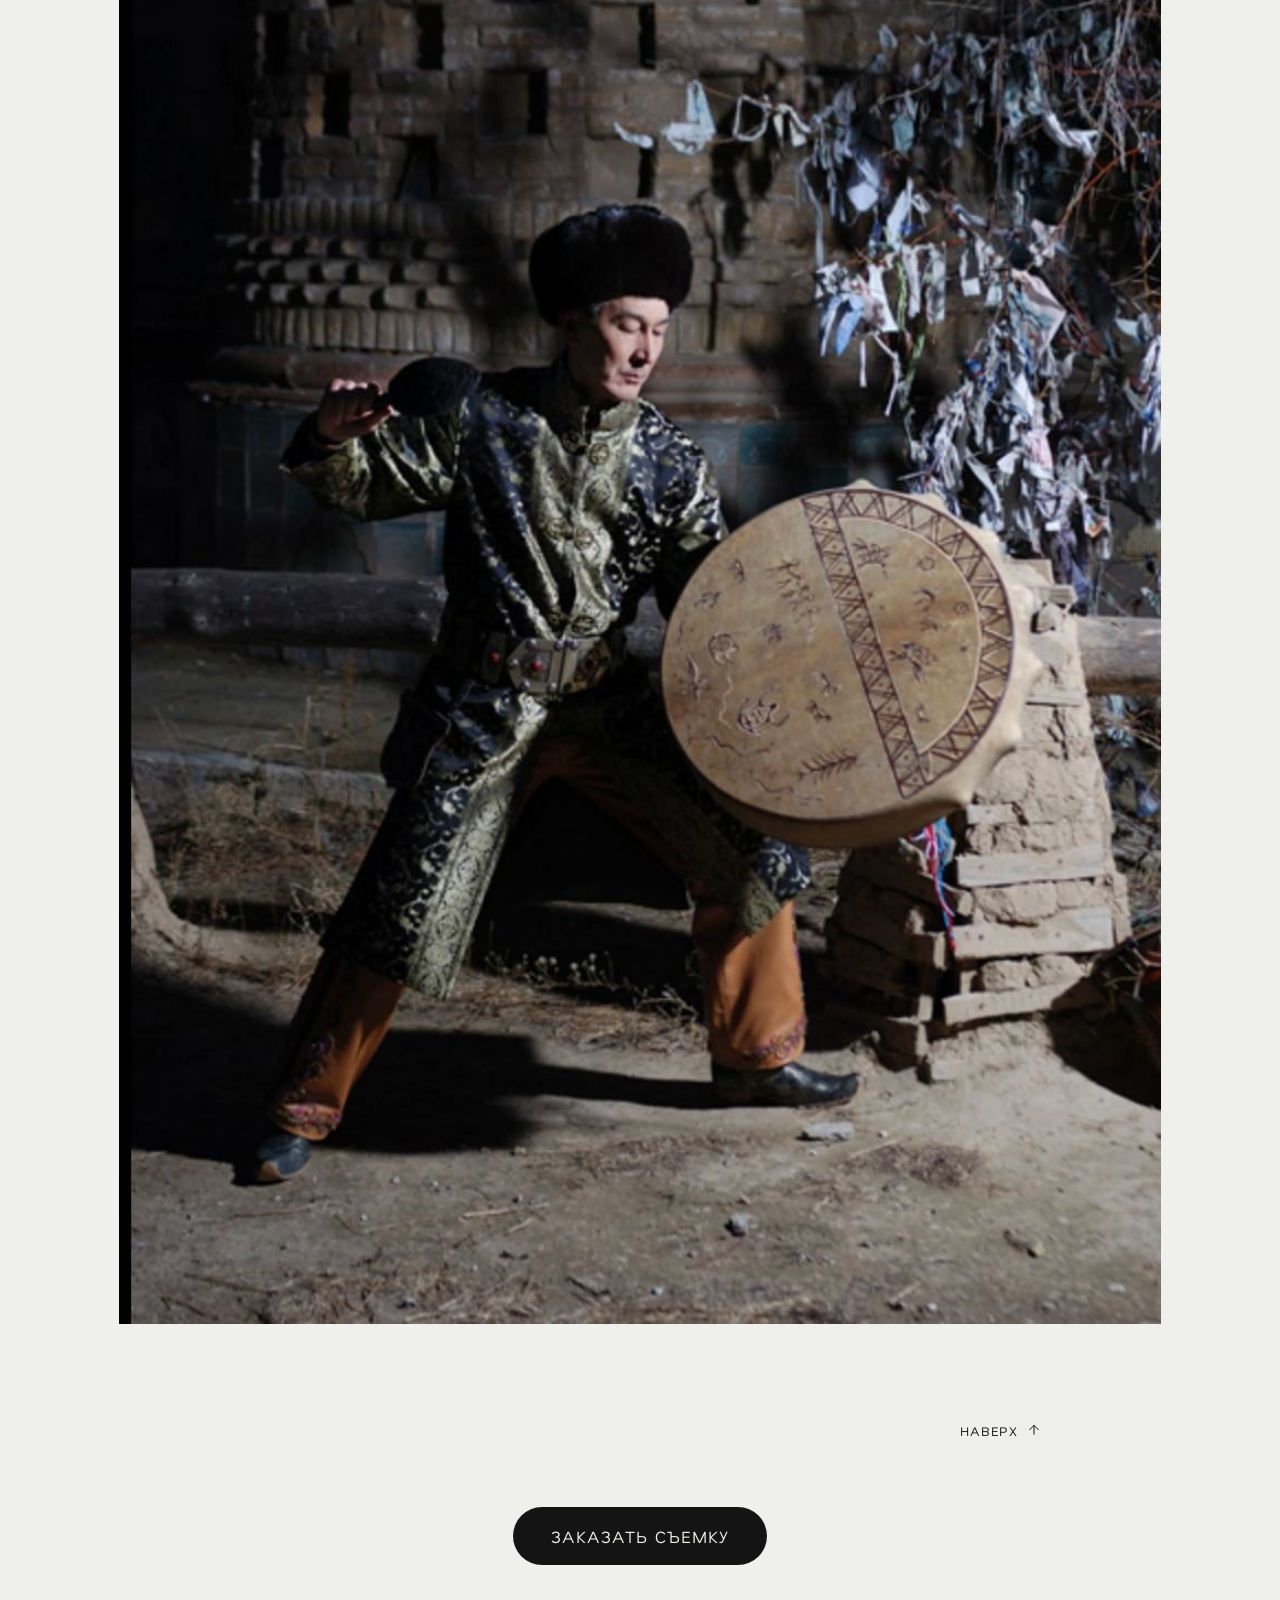
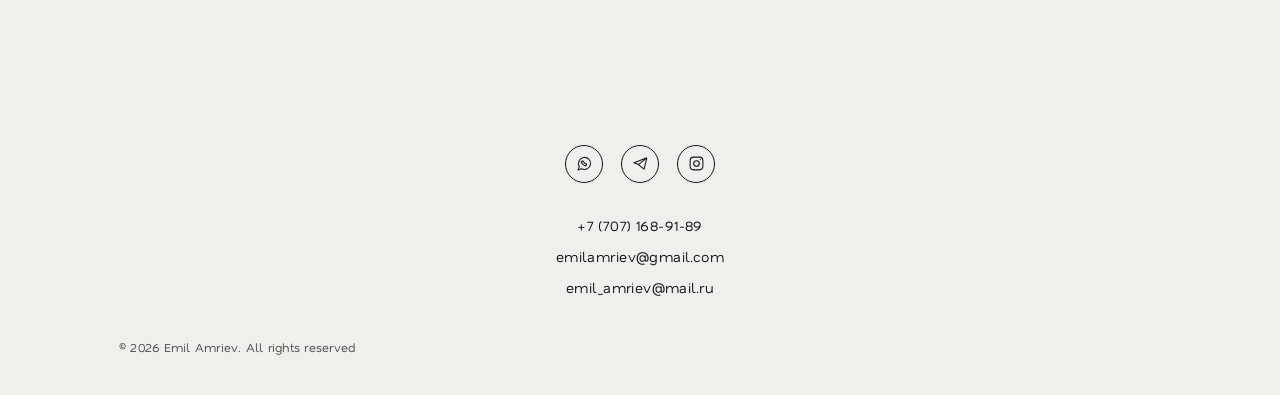
==== commit ef50c750: "modalandother" ====
--- a/works.html
+++ b/works.html
@@ -90,8 +90,15 @@
       <img src="images/carousel-2.jpg" alt="Съёмка для модного журнала" loading="lazy">
     </figure>
 
+    <div class="back-to-top-row">
+  <button type="button" class="back-to-top" id="back-to-top" aria-label="Наверх">
+    <span>НАВЕРХ</span>
+    <svg viewBox="0 0 24 24" fill="none" stroke="currentColor" stroke-width="1.5"><path d="M12 19V5M5 12l7-7 7 7"/></svg>
+  </button>
+</div>
+
     <div class="story__cta">
-      <a href="contacts.html" class="btn-pill">ЗАКАЗАТЬ СЪЕМКУ</a>
+      <button type="button" class="btn-pill" data-modal-open="contact-modal">ЗАКАЗАТЬ СЪЕМКУ</button>
     </div>
 
   </section>
@@ -122,6 +129,45 @@
   </div>
 </footer>
 
+
+<!-- Contact modal -->
+<div class="modal" id="contact-modal" aria-hidden="true">
+  <div class="modal__overlay" data-modal-close></div>
+  <div class="modal__panel" role="dialog" aria-modal="true" aria-labelledby="contact-modal-title">
+    <button class="modal__close" type="button" aria-label="Закрыть" data-modal-close>&times;</button>
+
+    <h2 id="contact-modal-title" class="modal__title">ЗАКАЗАТЬ СЪЕМКУ</h2>
+    <p class="modal__intro">Свяжитесь со мной любым удобным способом:</p>
+
+    <ul class="modal__contacts">
+      <li>
+        <span class="modal__label">Телефон</span>
+        <a href="tel:+77071689189">+7 (707) 168-91-89</a>
+      </li>
+      <li>
+        <span class="modal__label">Email</span>
+        <a href="mailto:emilamriev@gmail.com">emilamriev@gmail.com</a>
+      </li>
+      <li>
+        <span class="modal__label">Email</span>
+        <a href="mailto:emil_amriev@mail.ru">emil_amriev@mail.ru</a>
+      </li>
+    </ul>
+
+    <div class="modal__social">
+      <a href="https://wa.me/77071689189" target="_blank" rel="noopener" aria-label="WhatsApp">
+        <svg viewBox="0 0 24 24" fill="none" stroke="currentColor" stroke-width="1.5"><path d="M3 21l1.65-4.95A8.5 8.5 0 1 1 8.05 19.4L3 21z"/><path d="M8.5 9.5c0-.5.5-1.5 1-1.5s1 1 1.5 2 1 1.5 2 2 1.5.5 2 1-.5 1.5-1 2-3-.5-4.5-2-2.5-3-2-3.5z"/></svg>
+      </a>
+      <a href="https://t.me/emilamriev" target="_blank" rel="noopener" aria-label="Telegram">
+        <svg viewBox="0 0 24 24" fill="none" stroke="currentColor" stroke-width="1.5"><path d="M21 4L3 11l6 2.5M21 4L17 20l-8-6.5M21 4l-12 9.5"/></svg>
+      </a>
+      <a href="https://instagram.com" target="_blank" rel="noopener" aria-label="Instagram">
+        <svg viewBox="0 0 24 24" fill="none" stroke="currentColor" stroke-width="1.5"><rect x="3" y="3" width="18" height="18" rx="5"/><circle cx="12" cy="12" r="4"/><circle cx="17.5" cy="6.5" r="0.8" fill="currentColor" stroke="none"/></svg>
+      </a>
+    </div>
+  </div>
+</div>
+
 <script src="main.js"></script>
 </body>
 </html>
--- a/styles.css
+++ b/styles.css
@@ -384,6 +384,7 @@
   max-width: var(--container-max);
   margin-left: auto;
   margin-right: auto;
+  padding-bottom: 200px;
 }
 
 @media (max-width: 1100px) {
@@ -430,8 +431,8 @@
 }
 
 .section-label {
-  font-size: 14px;
-  letter-spacing: 0.05em;
+  font-size: 17px;
+  letter-spacing: 0.1em;
   margin-bottom: 32px;
 }
 
@@ -477,6 +478,7 @@
 }
 
 .service-card__label {
+  display: block;
   font-size: 13px;
   letter-spacing: 0.04em;
   text-align: center;
@@ -505,7 +507,7 @@
   border: none;
   border-radius: 999px;
   padding: 18px 38px;
-  font-size: 13px;
+  font-size: 17px;
   letter-spacing: 0.06em;
   transition: background 0.25s ease, transform 0.25s ease;
 }
@@ -581,7 +583,7 @@
   justify-content: center;
   text-align: center;
   padding: 28px 20px;
-  font-size: 14px;
+  font-size: 17px;
   letter-spacing: 0.03em;
   line-height: 1.5;
 }
@@ -878,4 +880,164 @@
 @media (prefers-reduced-motion: reduce) {
   .preloader { animation: none; display: none; }
   body.is-loading { overflow: visible; height: auto; }
+}
+
+/* -----------------------------------------------------------
+   Contact modal
+   ----------------------------------------------------------- */
+.modal {
+  position: fixed;
+  inset: 0;
+  z-index: 1000;
+  display: flex;
+  align-items: center;
+  justify-content: center;
+  padding: 24px;
+  visibility: hidden;
+  opacity: 0;
+  transition: opacity 0.3s ease, visibility 0.3s ease;
+}
+
+.modal.is-open {
+  visibility: visible;
+  opacity: 1;
+}
+
+.modal__overlay {
+  position: absolute;
+  inset: 0;
+  background: rgba(20, 20, 20, 0.55);
+}
+
+.modal__panel {
+  position: relative;
+  width: 100%;
+  max-width: 420px;
+  background: var(--color-bg);
+  padding: 48px 40px;
+  text-align: center;
+  transform: translateY(16px);
+  transition: transform 0.3s ease;
+}
+
+.modal.is-open .modal__panel {
+  transform: translateY(0);
+}
+
+.modal__close {
+  position: absolute;
+  top: 16px;
+  right: 16px;
+  width: 32px;
+  height: 32px;
+  border: none;
+  background: none;
+  font-size: 24px;
+  line-height: 1;
+  color: var(--color-text);
+  cursor: pointer;
+}
+
+.modal__title {
+  font-size: 20px;
+  letter-spacing: 0.08em;
+  margin-bottom: 12px;
+}
+
+.modal__intro {
+  font-size: 14px;
+  color: var(--color-text-soft);
+  margin-bottom: 28px;
+}
+
+.modal__contacts {
+  list-style: none;
+  padding: 0;
+  margin: 0 0 28px;
+  display: flex;
+  flex-direction: column;
+  gap: 14px;
+}
+
+.modal__contacts li {
+  display: flex;
+  flex-direction: column;
+  gap: 2px;
+}
+
+.modal__label {
+  font-size: 11px;
+  letter-spacing: 0.08em;
+  text-transform: uppercase;
+  color: var(--color-text-soft);
+}
+
+.modal__contacts a {
+  font-size: 16px;
+  color: var(--color-text);
+}
+
+.modal__social {
+  display: flex;
+  justify-content: center;
+  gap: 20px;
+}
+
+.modal__social svg {
+  width: 22px;
+  height: 22px;
+  color: var(--color-text);
+  transition: opacity 0.2s ease;
+}
+
+.modal__social a:hover svg { opacity: 0.6; }
+
+body.modal-open {
+  overflow: hidden;
+}
+
+@media (max-width: 480px) {
+  .modal__panel { padding: 36px 24px; }
+}
+
+
+/* -----------------------------------------------------------
+   Back to top (inline, right-aligned under the last image)
+   ----------------------------------------------------------- */
+.back-to-top-row {
+  display: flex;
+  justify-content: flex-end;
+  padding: 0 var(--gutter-desktop);
+  margin-bottom: 40px;
+}
+
+.back-to-top {
+  display: inline-flex;
+  align-items: center;
+  gap: 8px;
+  border: none;
+  background: none;
+  color: var(--color-text);
+  font-size: 13px;
+  letter-spacing: 0.08em;
+  cursor: pointer;
+  padding: 8px 0;
+  transition: opacity 0.2s ease;
+}
+
+.back-to-top:hover {
+  opacity: 0.6;
+}
+
+.back-to-top svg {
+  width: 16px;
+  height: 16px;
+}
+
+@media (max-width: 1100px) {
+  .back-to-top-row { padding: 0 var(--gutter-tablet); }
+}
+
+@media (max-width: 600px) {
+  .back-to-top-row { padding: 0 var(--gutter-mobile); }
 }
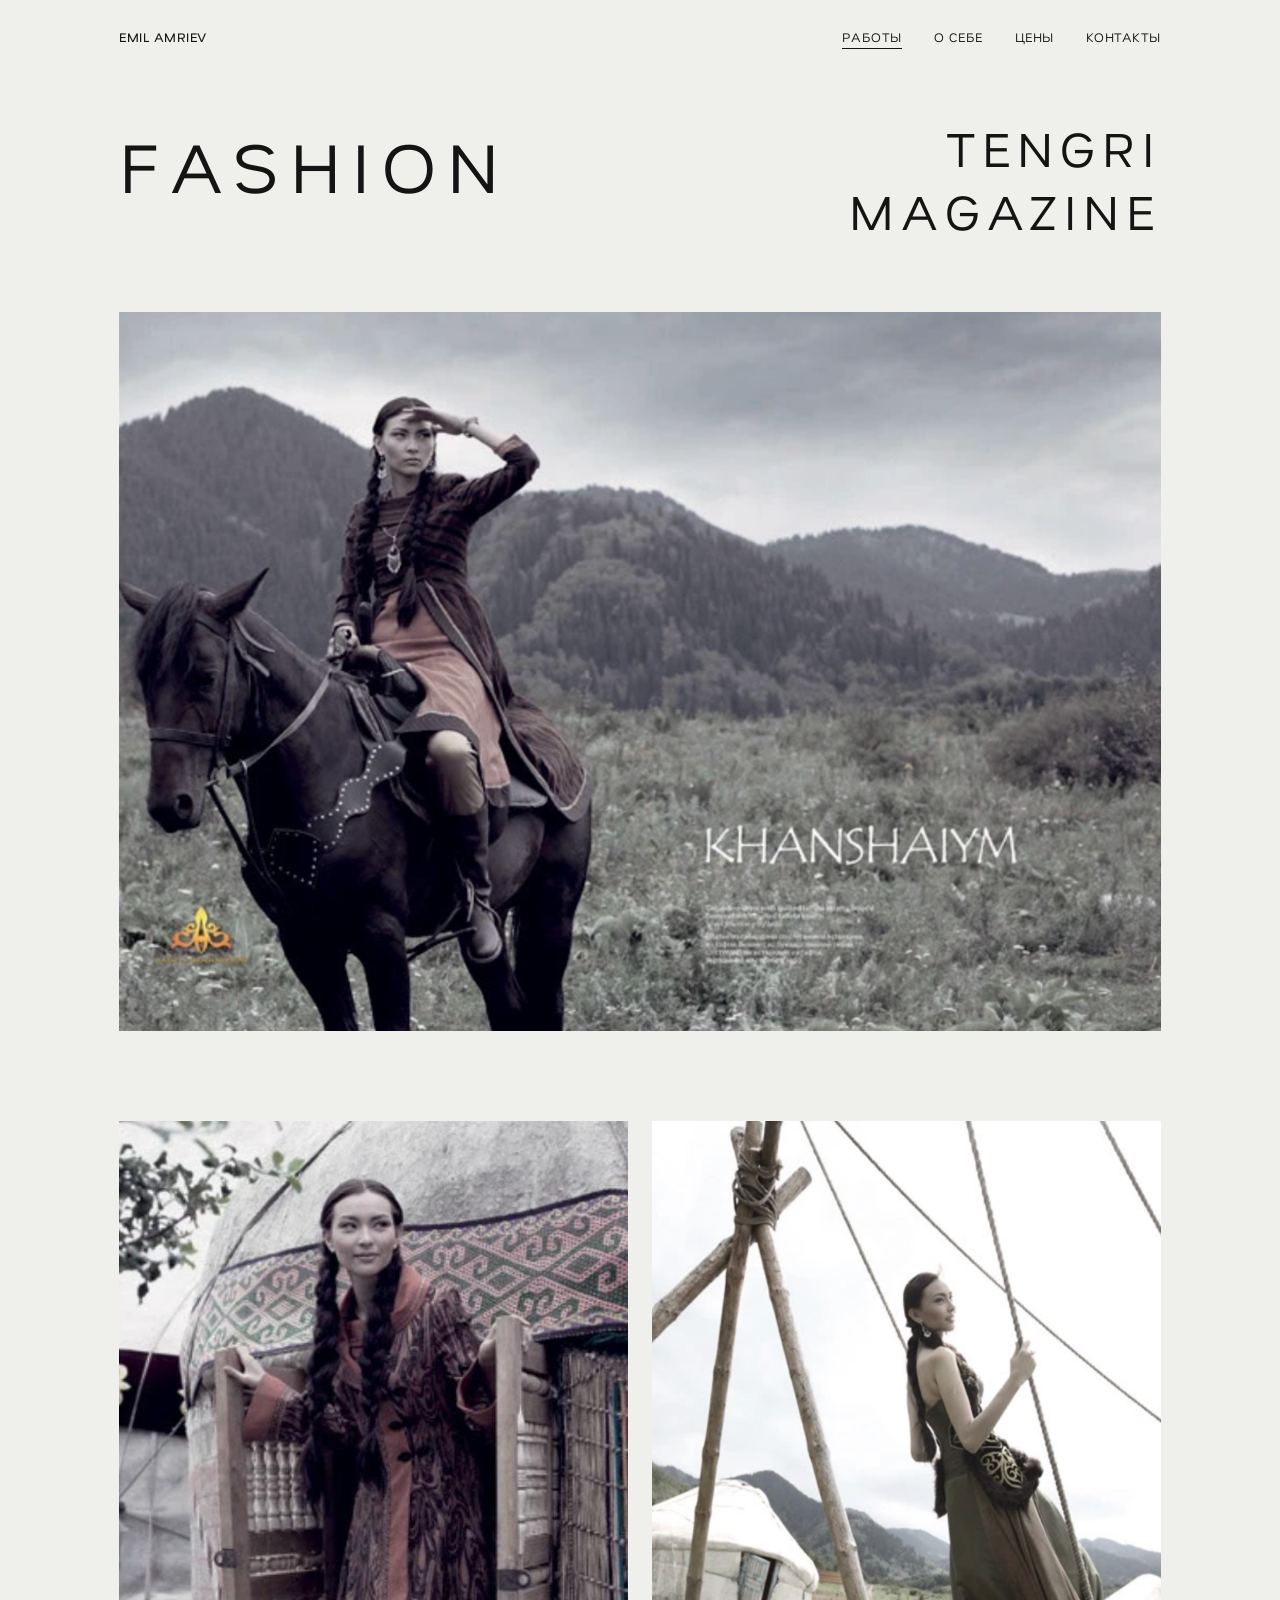
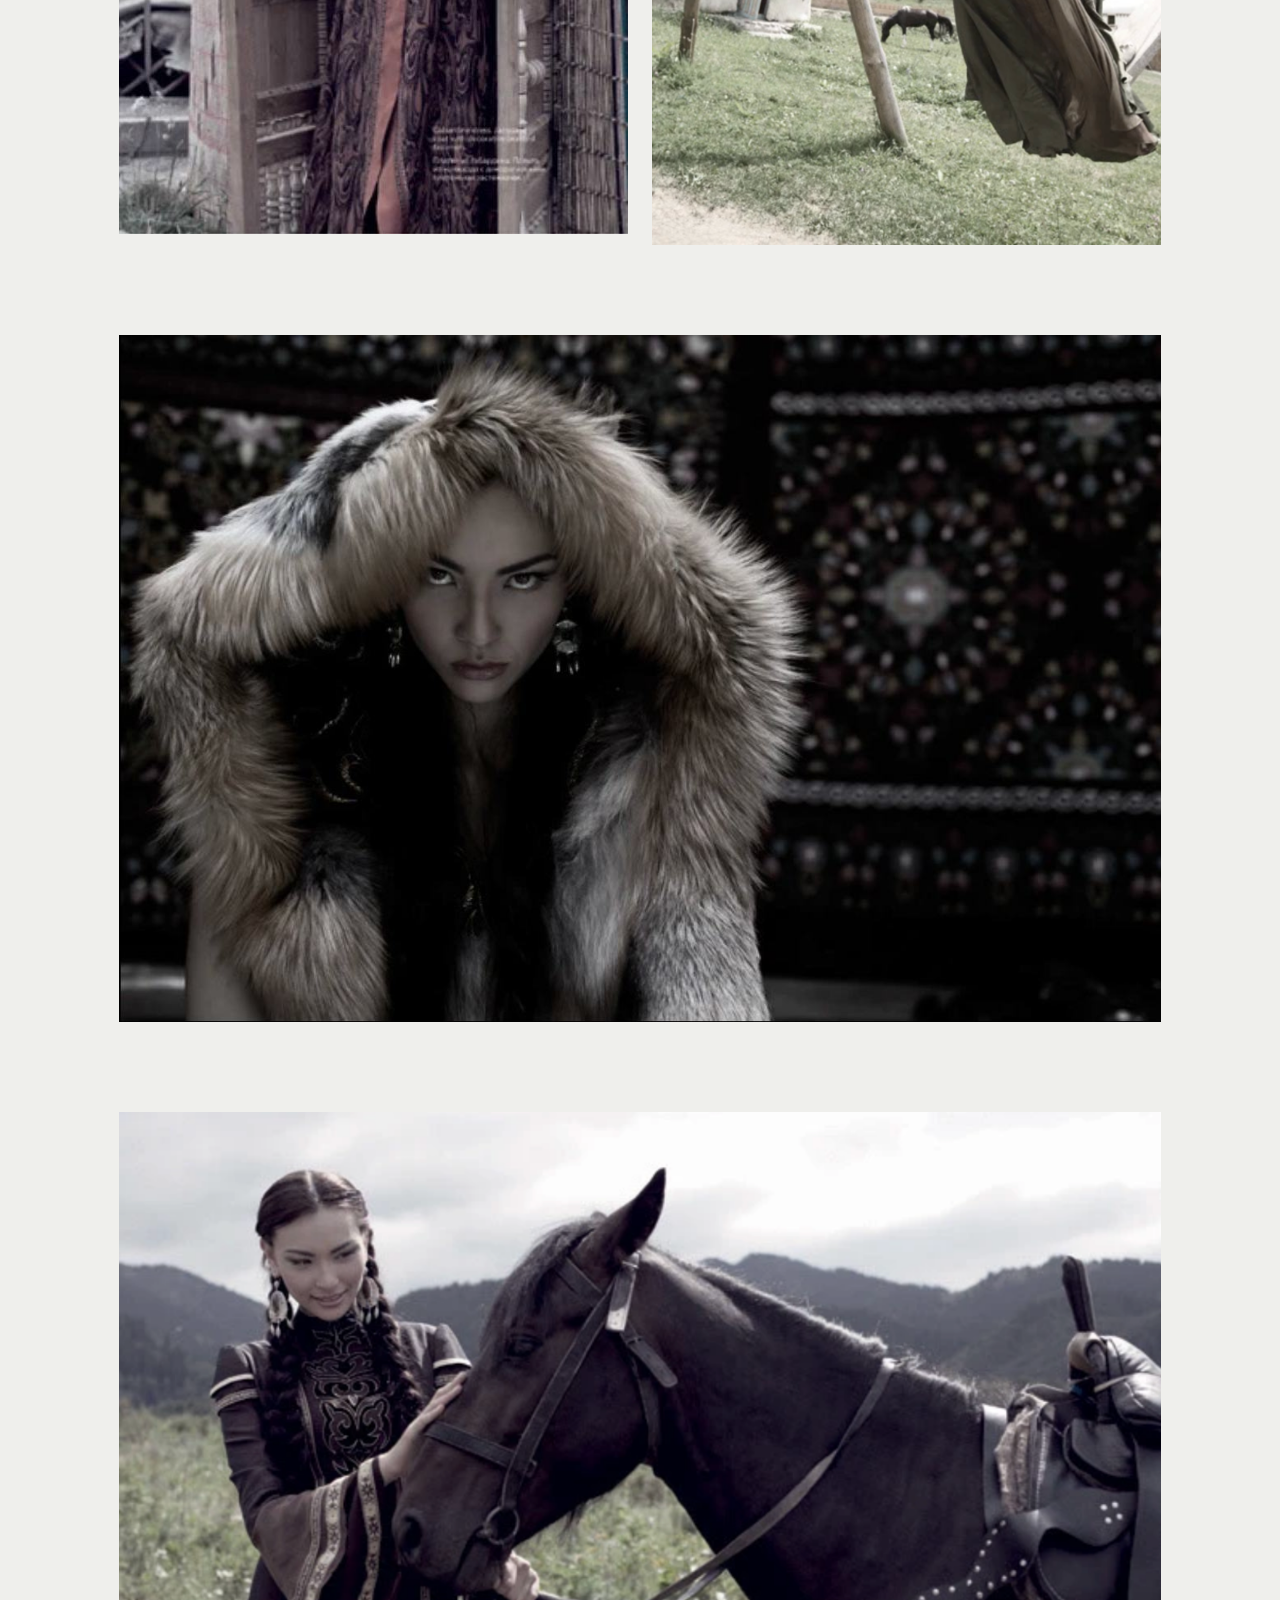
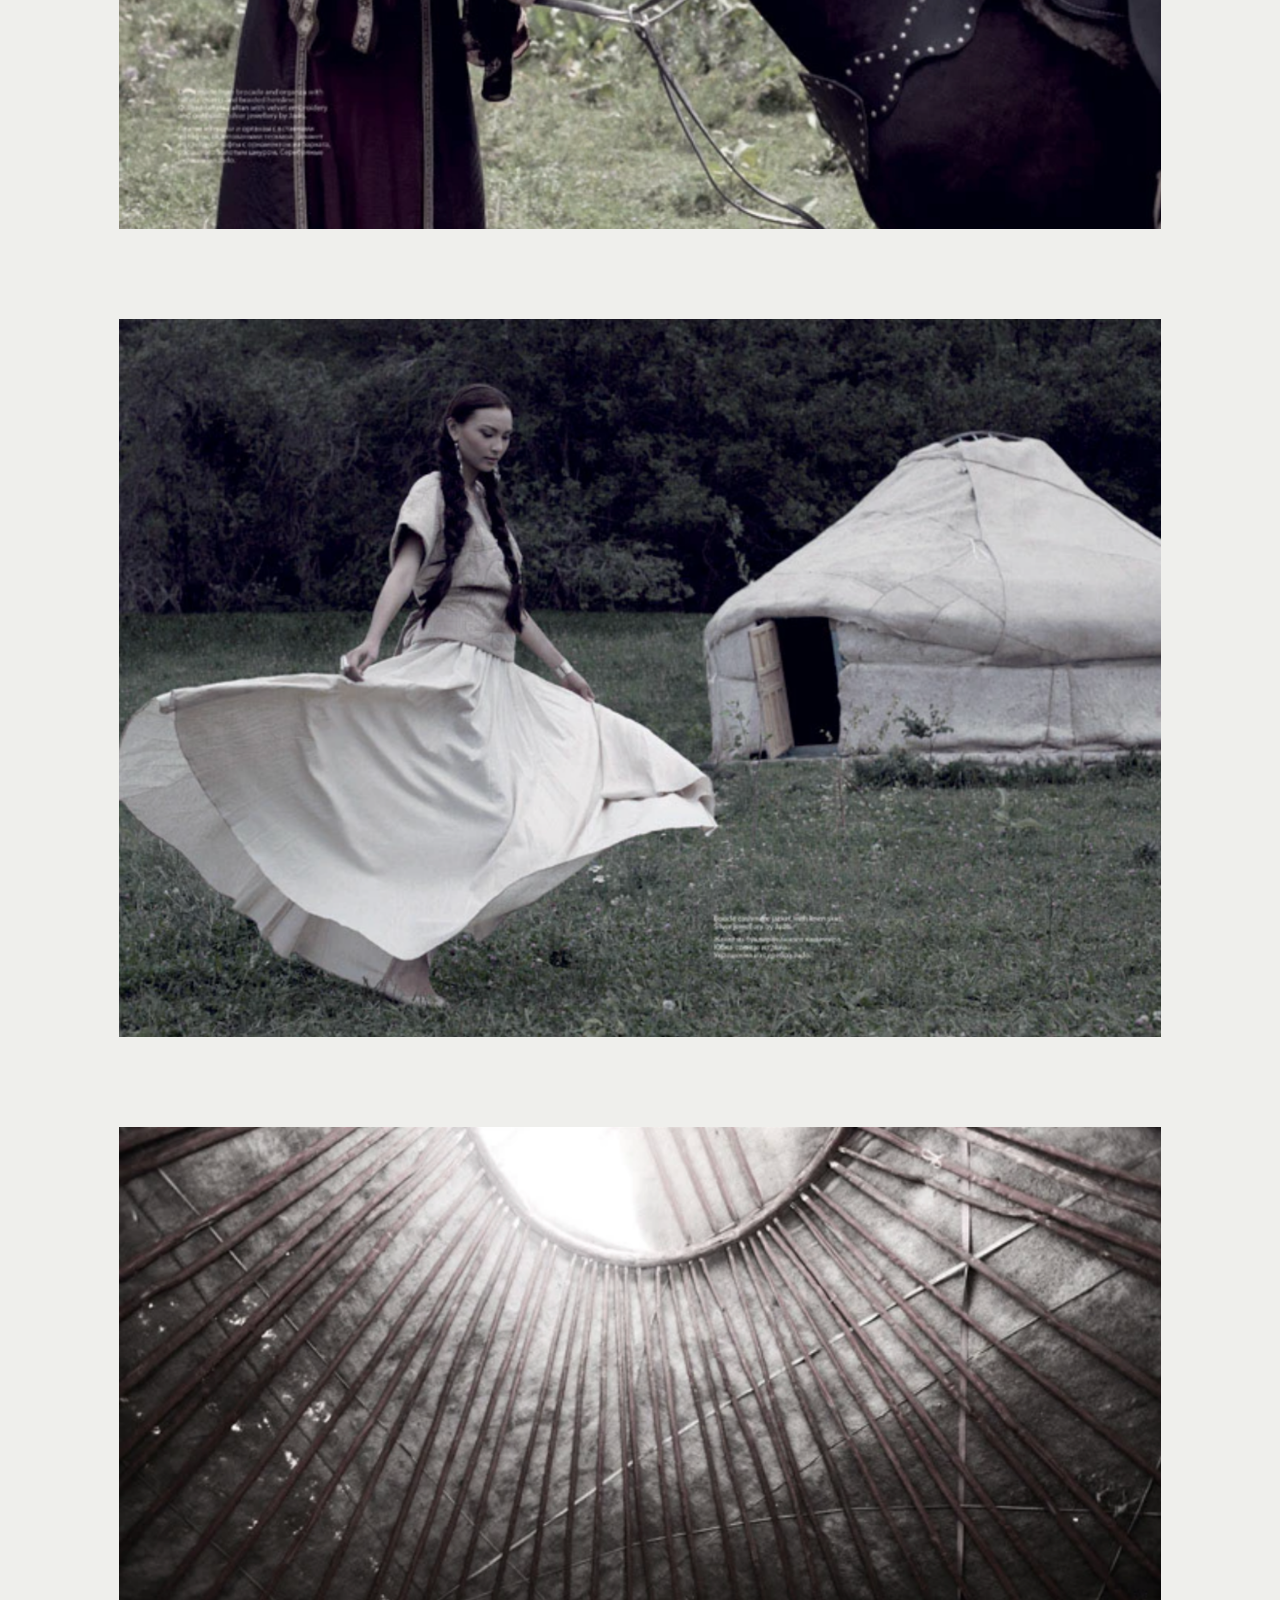
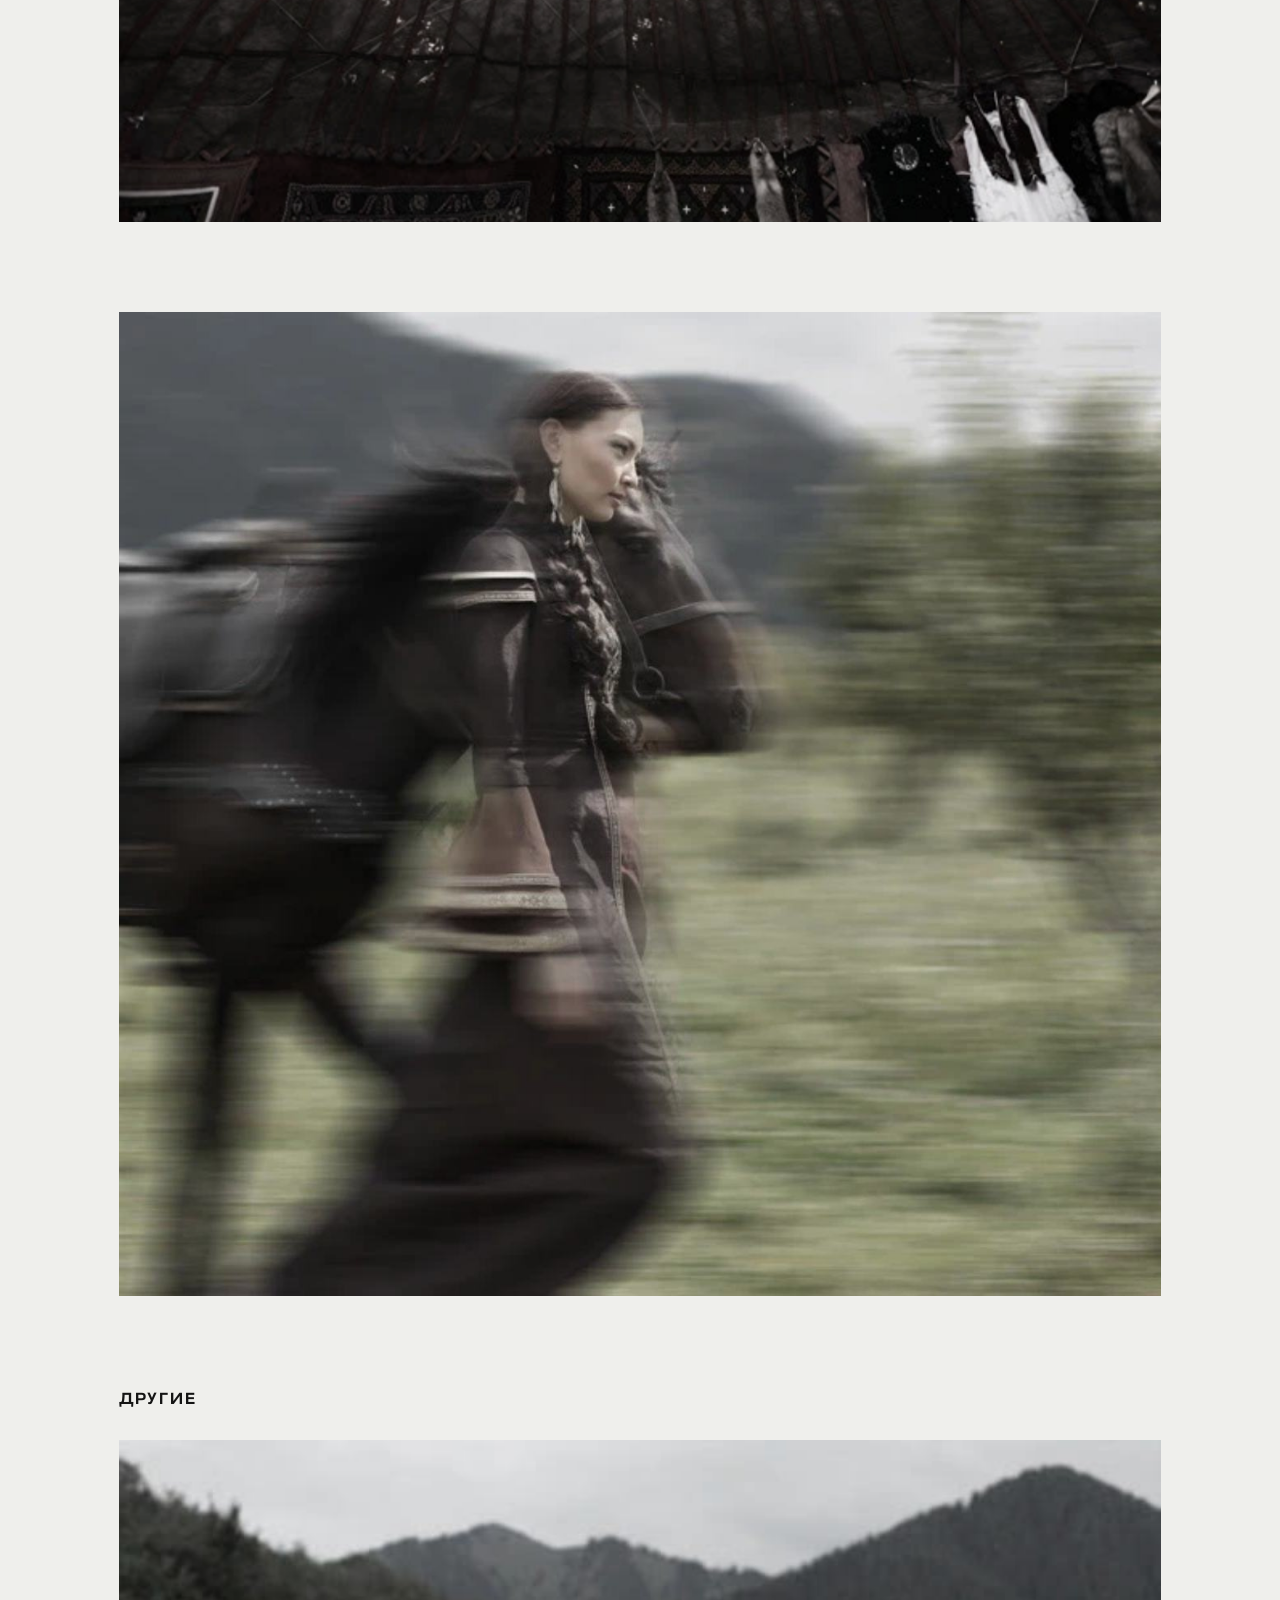
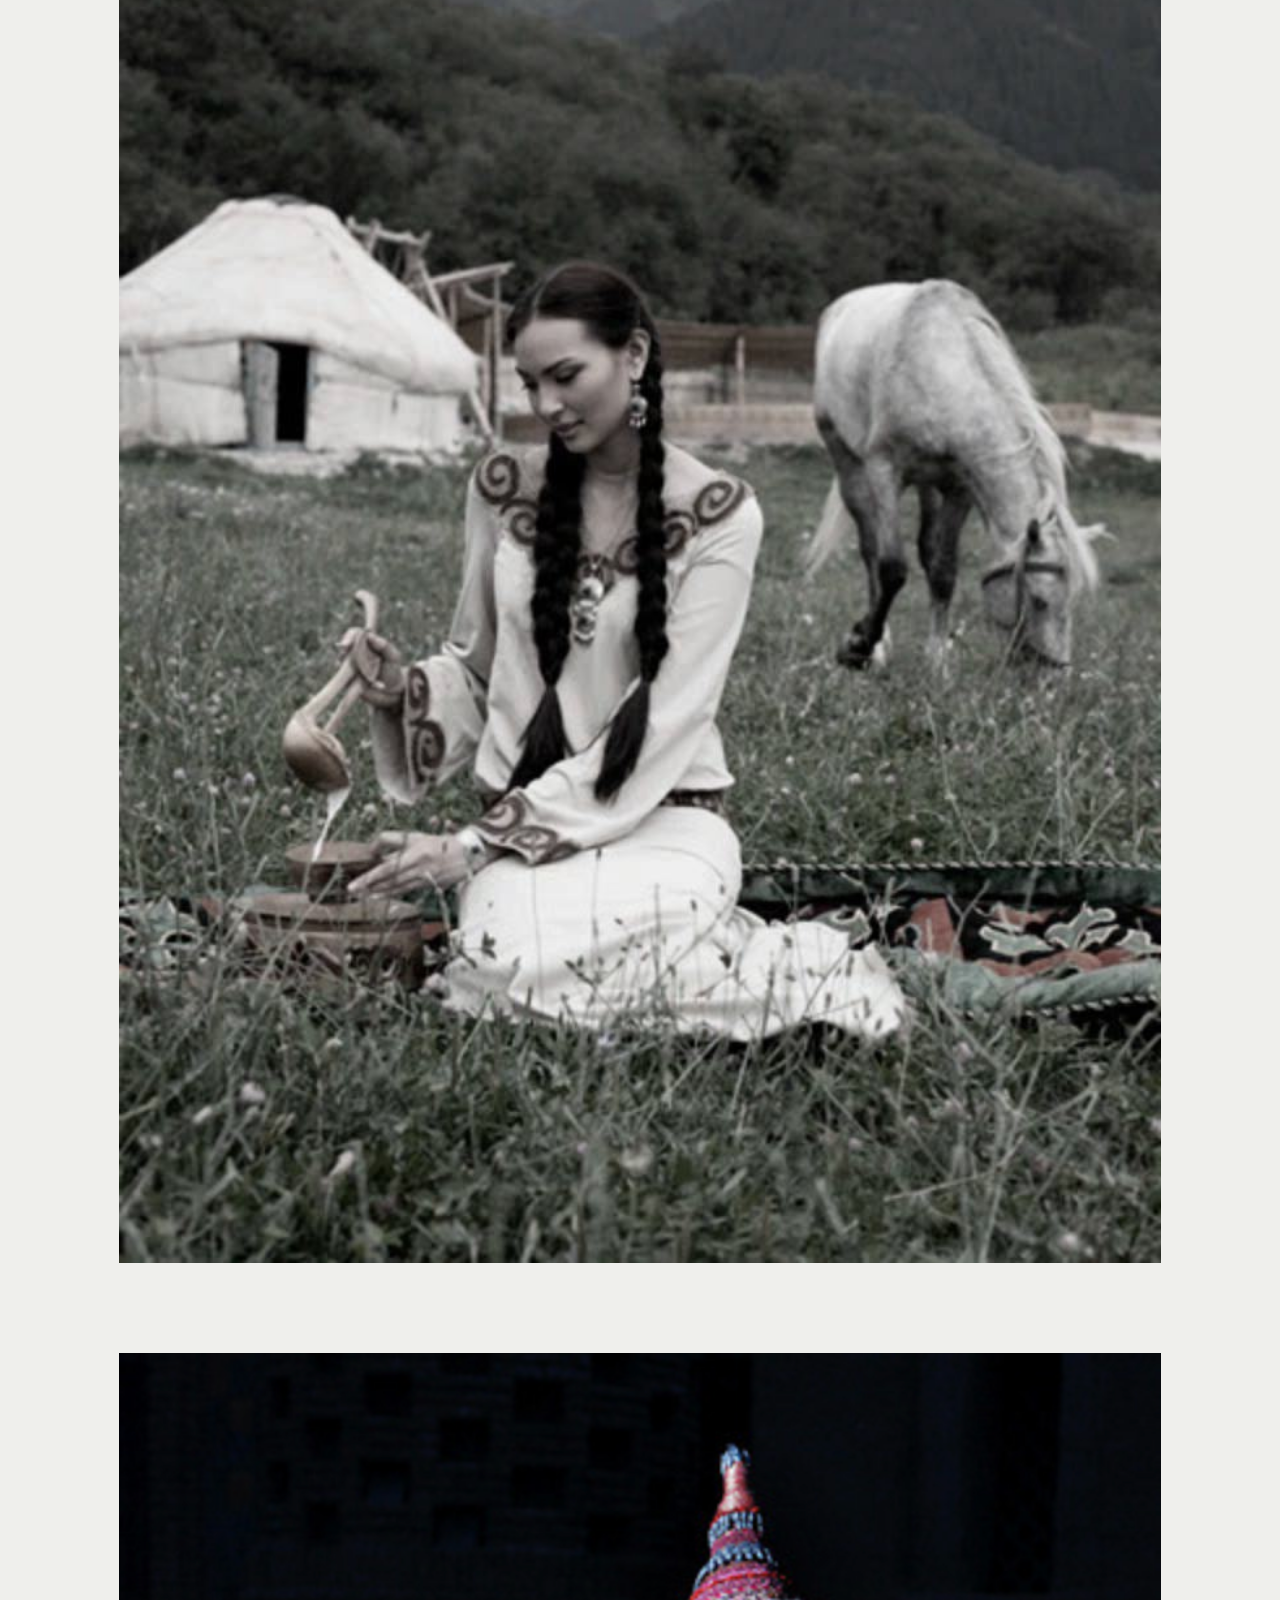
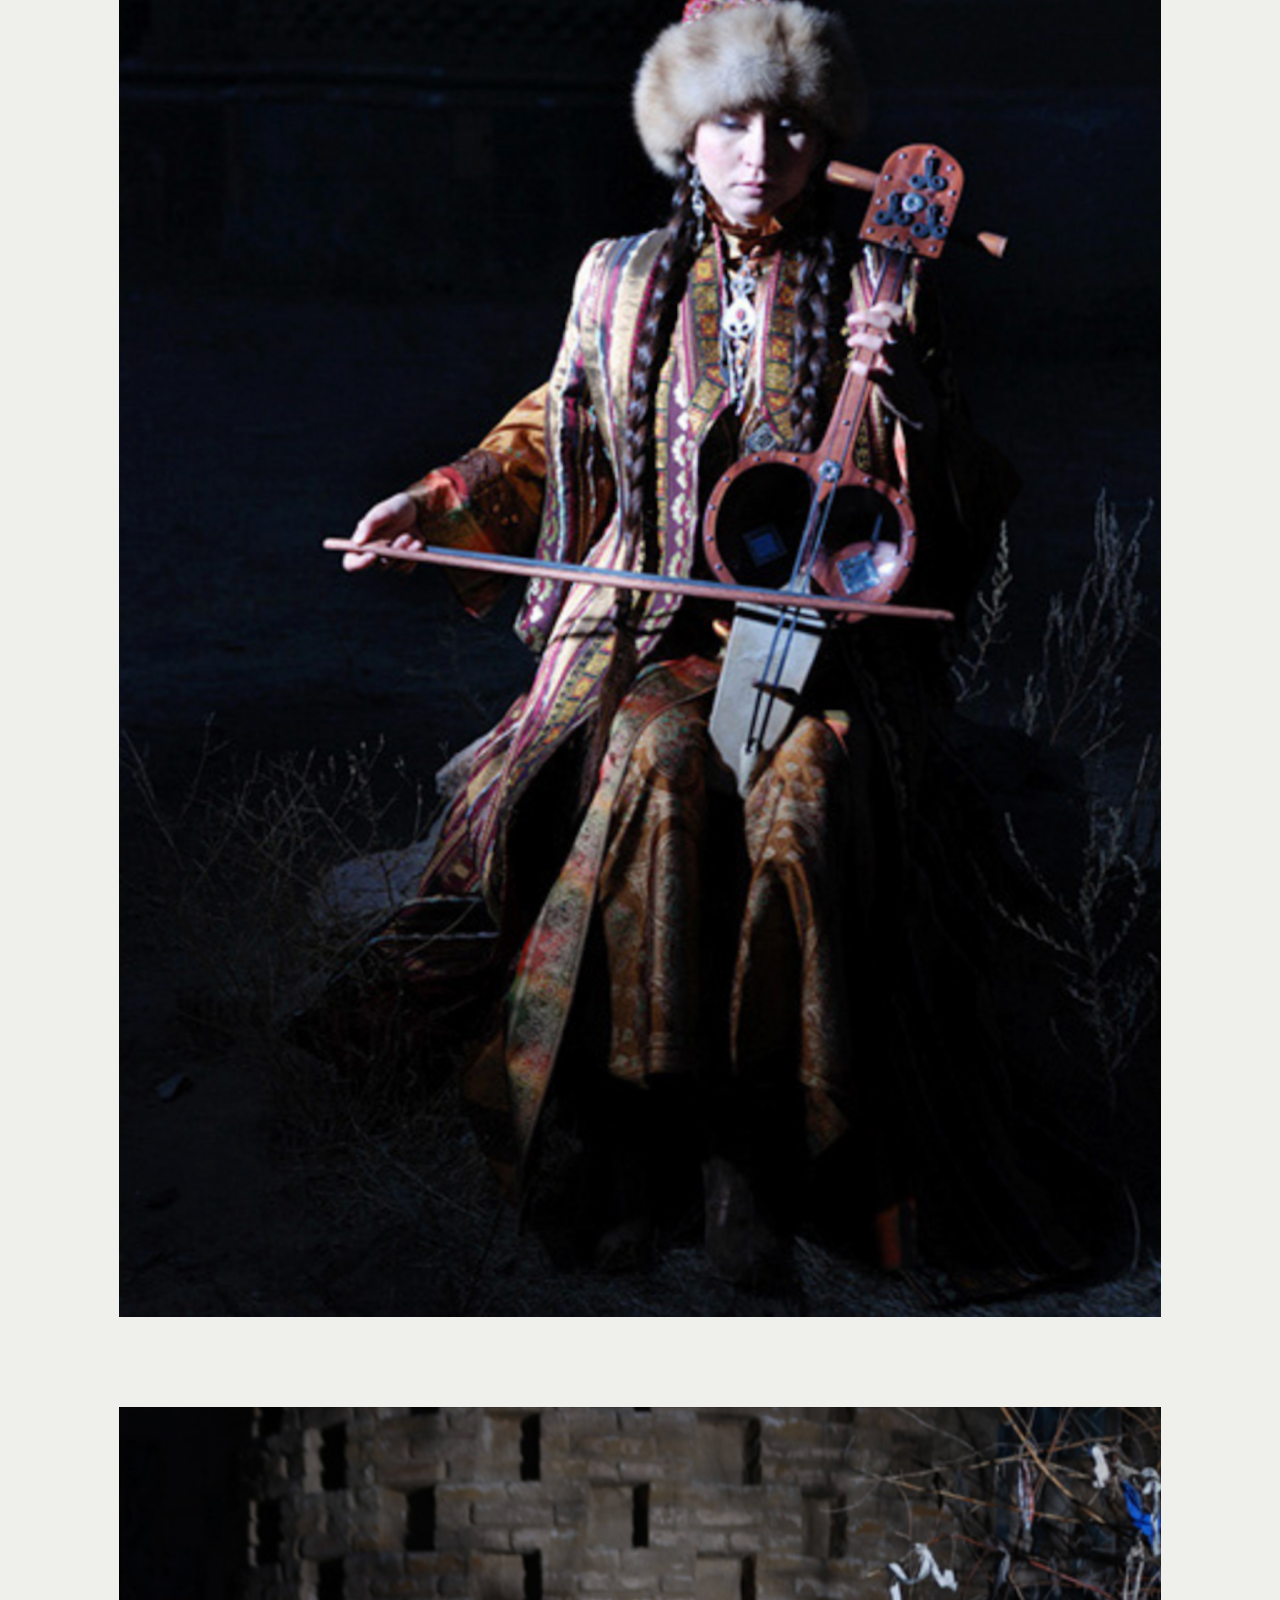
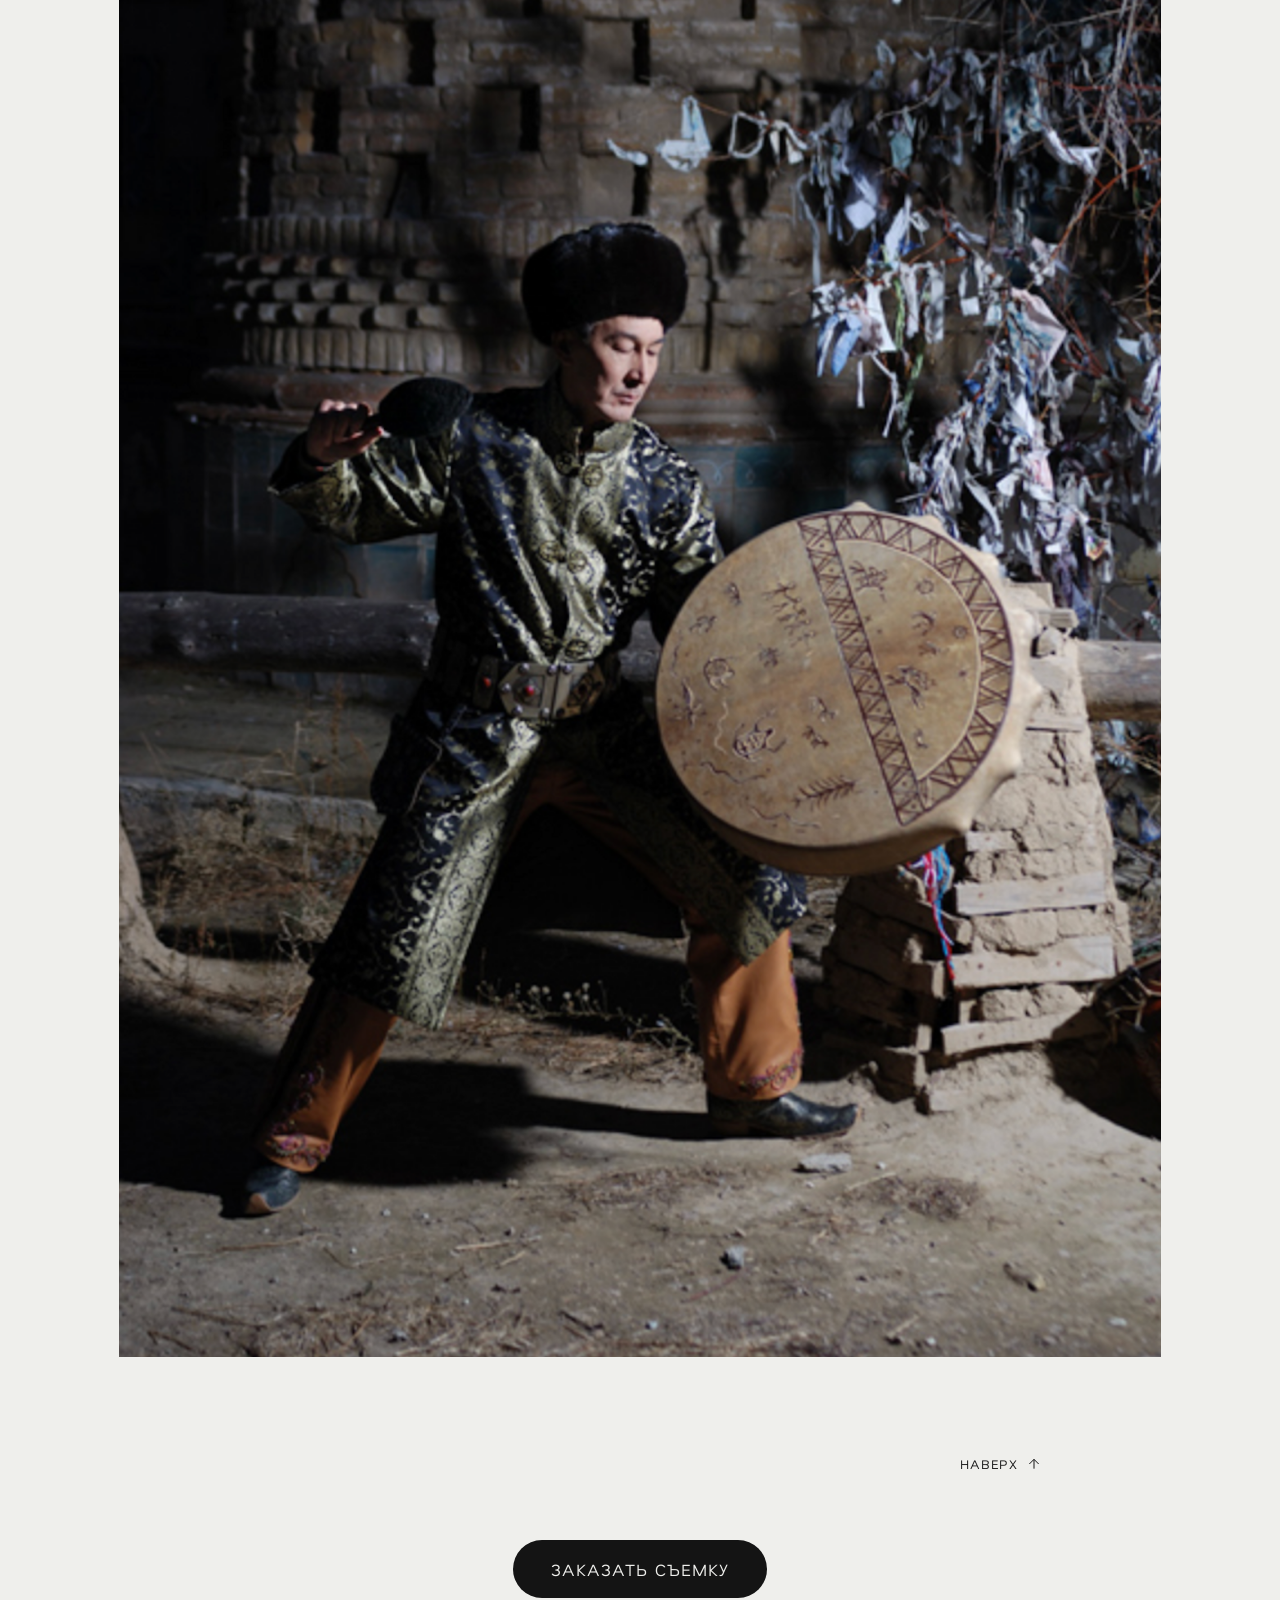
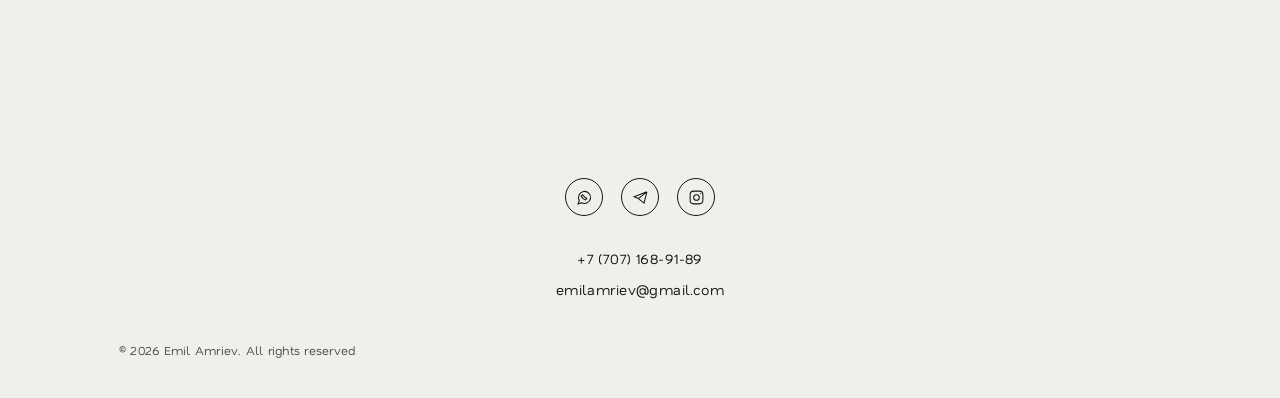
==== commit 59c09298: "imagecrops" ====
--- a/works.html
+++ b/works.html
@@ -43,7 +43,7 @@
   <section class="story">
 
     <figure class="story__item">
-      <img src="images/fashion-1.jpg" alt="Девушка на лошади в горах. Съёмка для Tengri Magazine" loading="eager">
+      <img src="images/fashion-1.png" alt="Девушка на лошади в горах. Съёмка для Tengri Magazine" loading="eager">
     </figure>
 
     <div class="story__pair">
@@ -51,7 +51,7 @@
         <img src="images/fashion-6.jpg" alt="Девушка у входа в юрту в этническом наряде" loading="lazy">
       </figure>
       <figure class="story__item">
-        <img src="images/fashion-7.jpg" alt="Девушка на качелях на фоне гор" loading="lazy">
+        <img src="images/fashion-7.png" alt="Девушка на качелях на фоне гор" loading="lazy">
       </figure>
     </div>
 
@@ -60,15 +60,15 @@
     </figure>
 
     <figure class="story__item">
-      <img src="images/fashion-3.jpg" alt="Девушка с лошадью в национальном костюме" loading="lazy">
+      <img src="images/fashion-3.png" alt="Девушка с лошадью в национальном костюме" loading="lazy">
     </figure>
 
     <figure class="story__item">
-      <img src="images/fashion-4.jpg" alt="Девушка в белом платье у юрты" loading="lazy">
+      <img src="images/fashion-4.png" alt="Девушка в белом платье у юрты" loading="lazy">
     </figure>
 
     <figure class="story__item">
-      <img src="images/fashion-5.jpg" alt="Купол юрты со светом изнутри" loading="lazy">
+      <img src="images/fashion-5.png" alt="Купол юрты со светом изнутри" loading="lazy">
     </figure>
 
     <figure class="story__item">
@@ -83,11 +83,11 @@
     </figure>
 
     <figure class="story__item">
-      <img src="images/carousel-1.jpg" alt="Портрет в традиционном казахском костюме" loading="lazy">
+      <img src="images/carousel-1.png" alt="Портрет в традиционном казахском костюме" loading="lazy">
     </figure>
 
     <figure class="story__item">
-      <img src="images/carousel-2.jpg" alt="Съёмка для модного журнала" loading="lazy">
+      <img src="images/carousel-2.png" alt="Съёмка для модного журнала" loading="lazy">
     </figure>
 
     <div class="back-to-top-row">
@@ -121,7 +121,6 @@
   <div class="footer__contact">
     <p>+7 (707) 168-91-89</p>
     <p><a href="mailto:emilamriev@gmail.com">emilamriev@gmail.com</a></p>
-    <p><a href="mailto:emil_amriev@mail.ru">emil_amriev@mail.ru</a></p>
   </div>
 
   <div class="wrap" style="padding:0;">
